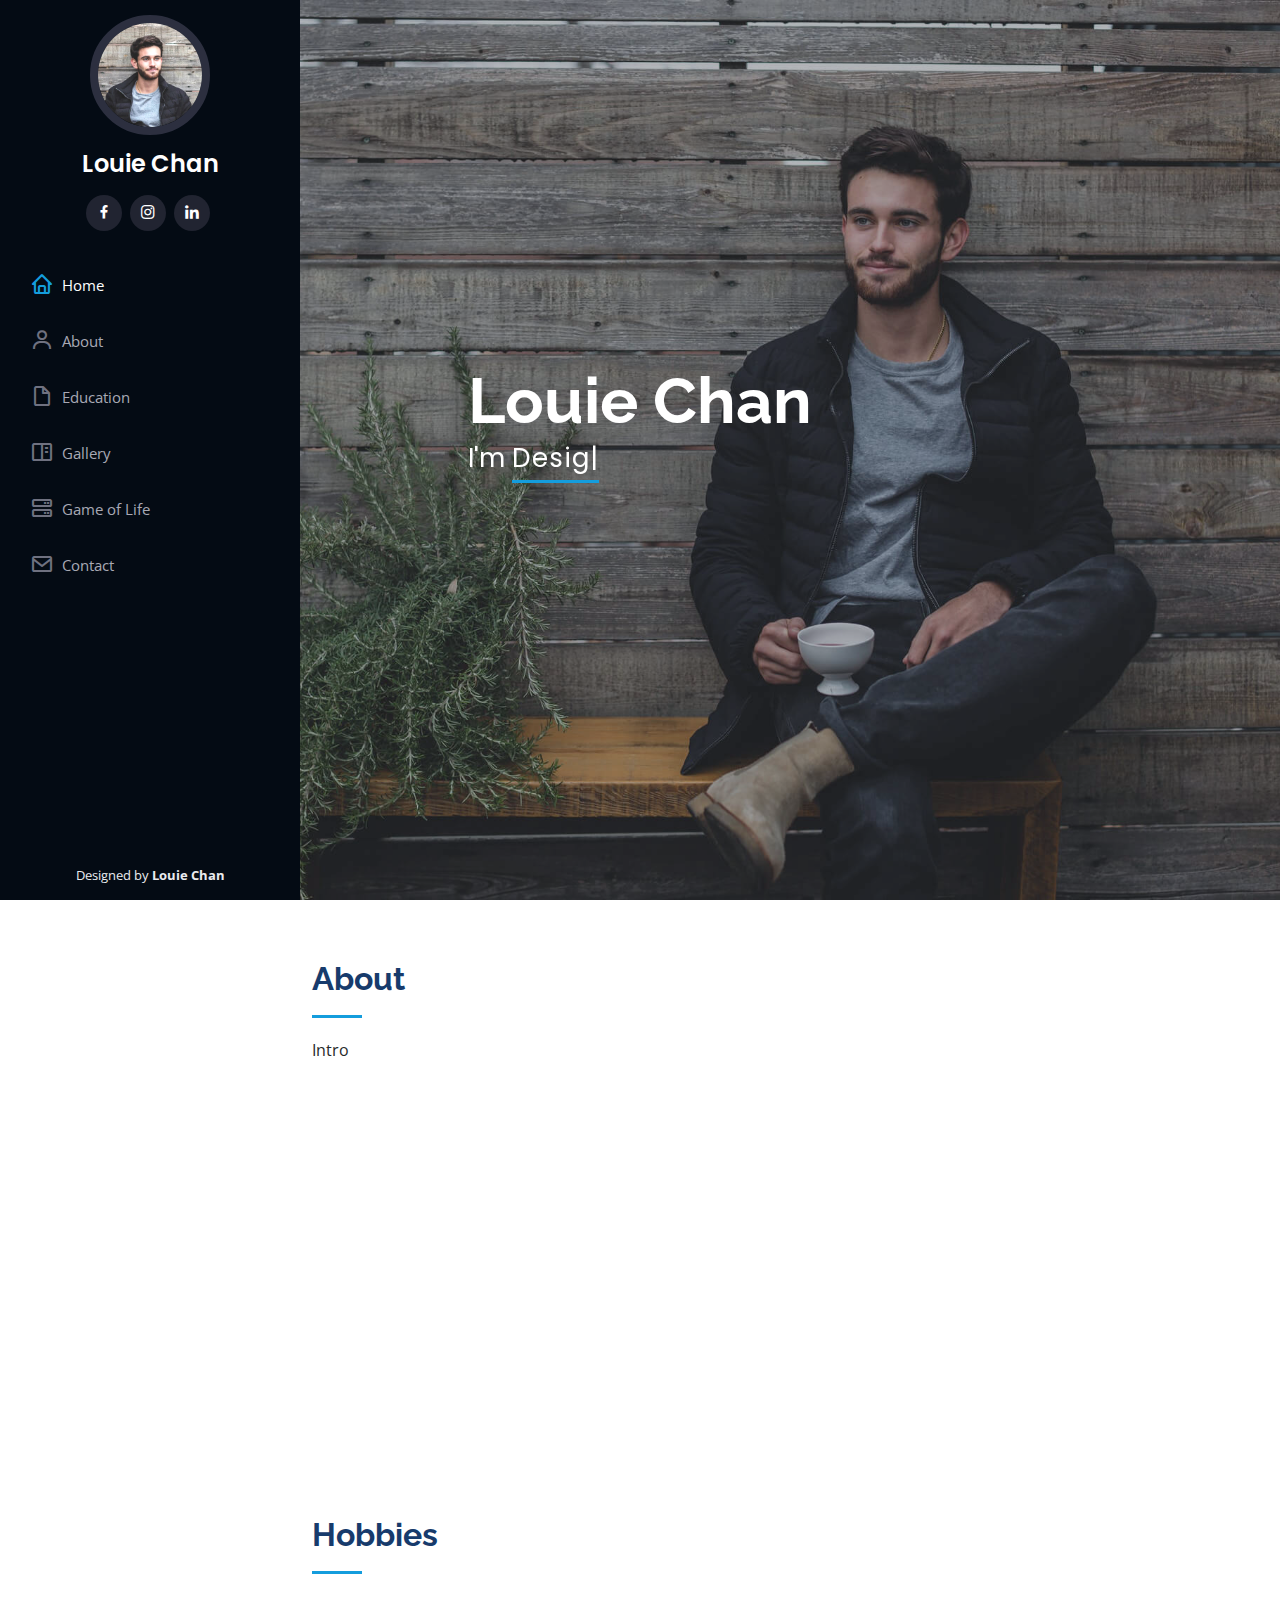
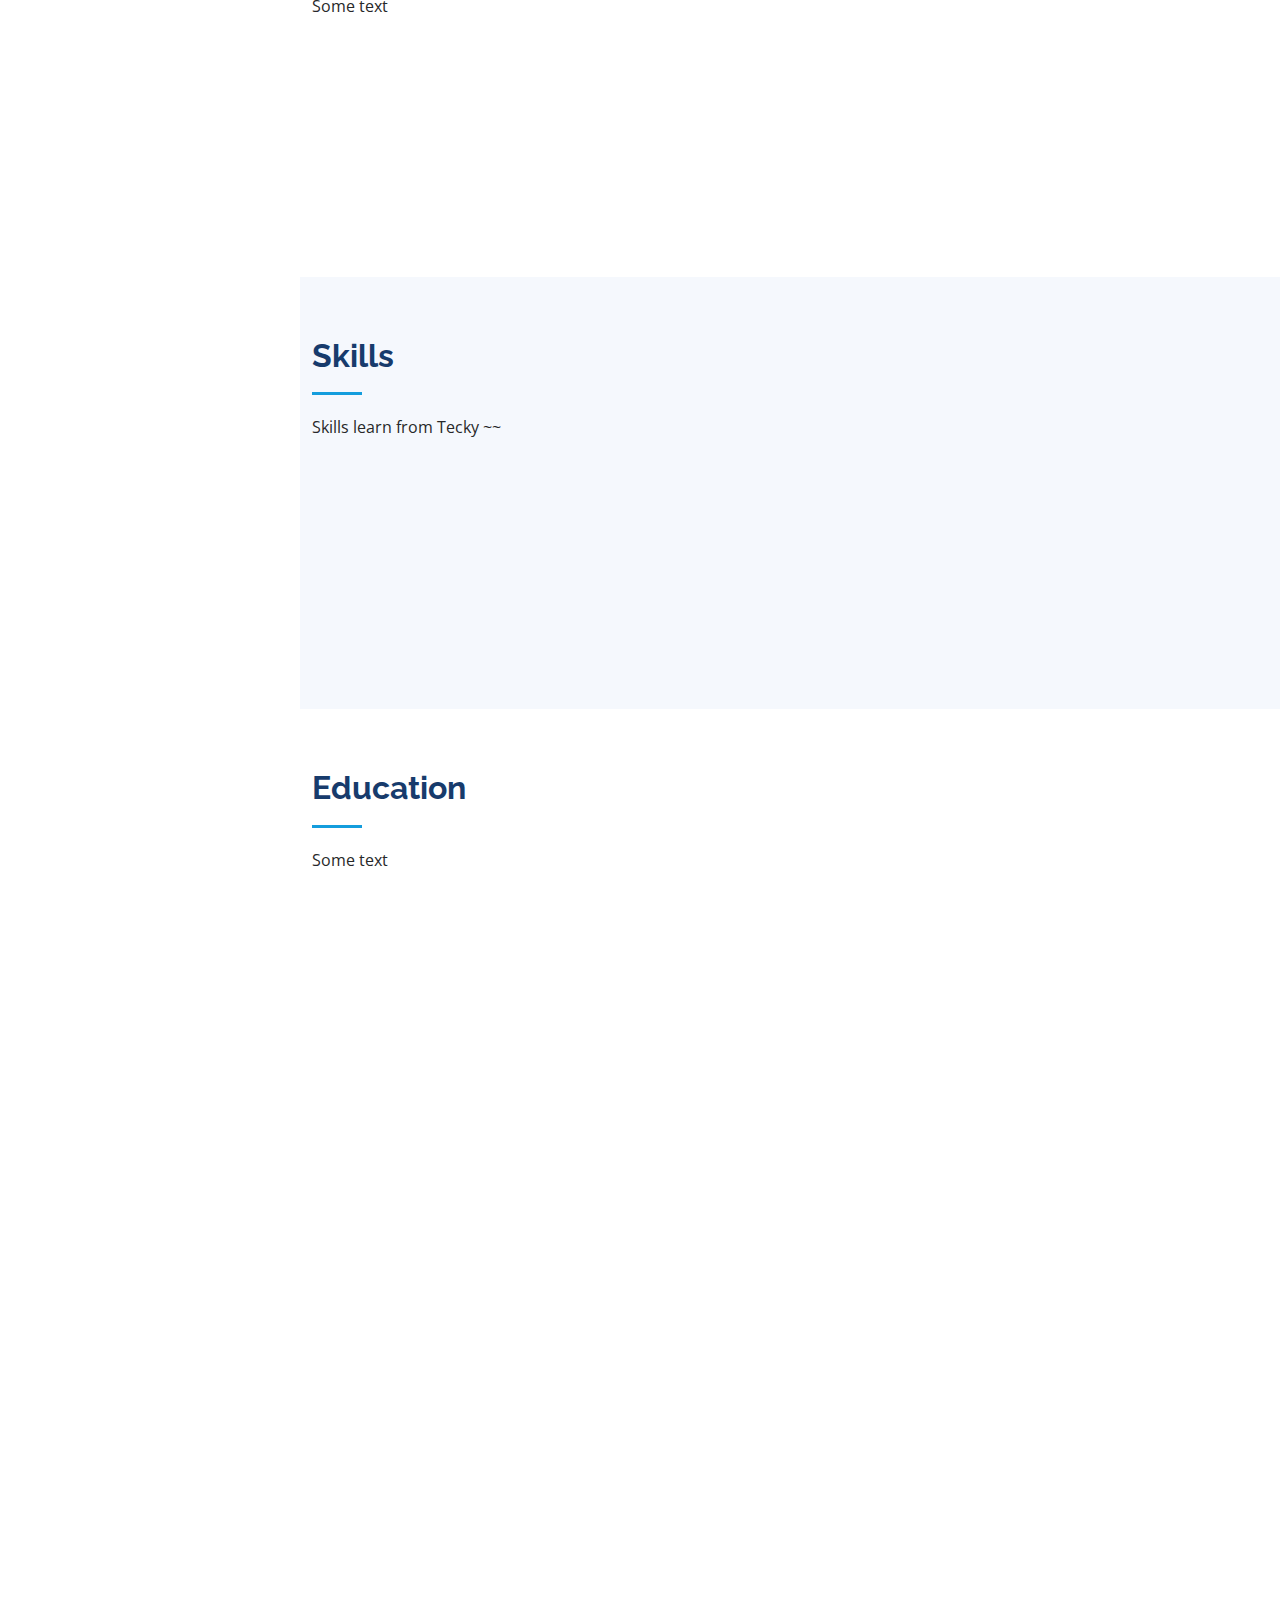
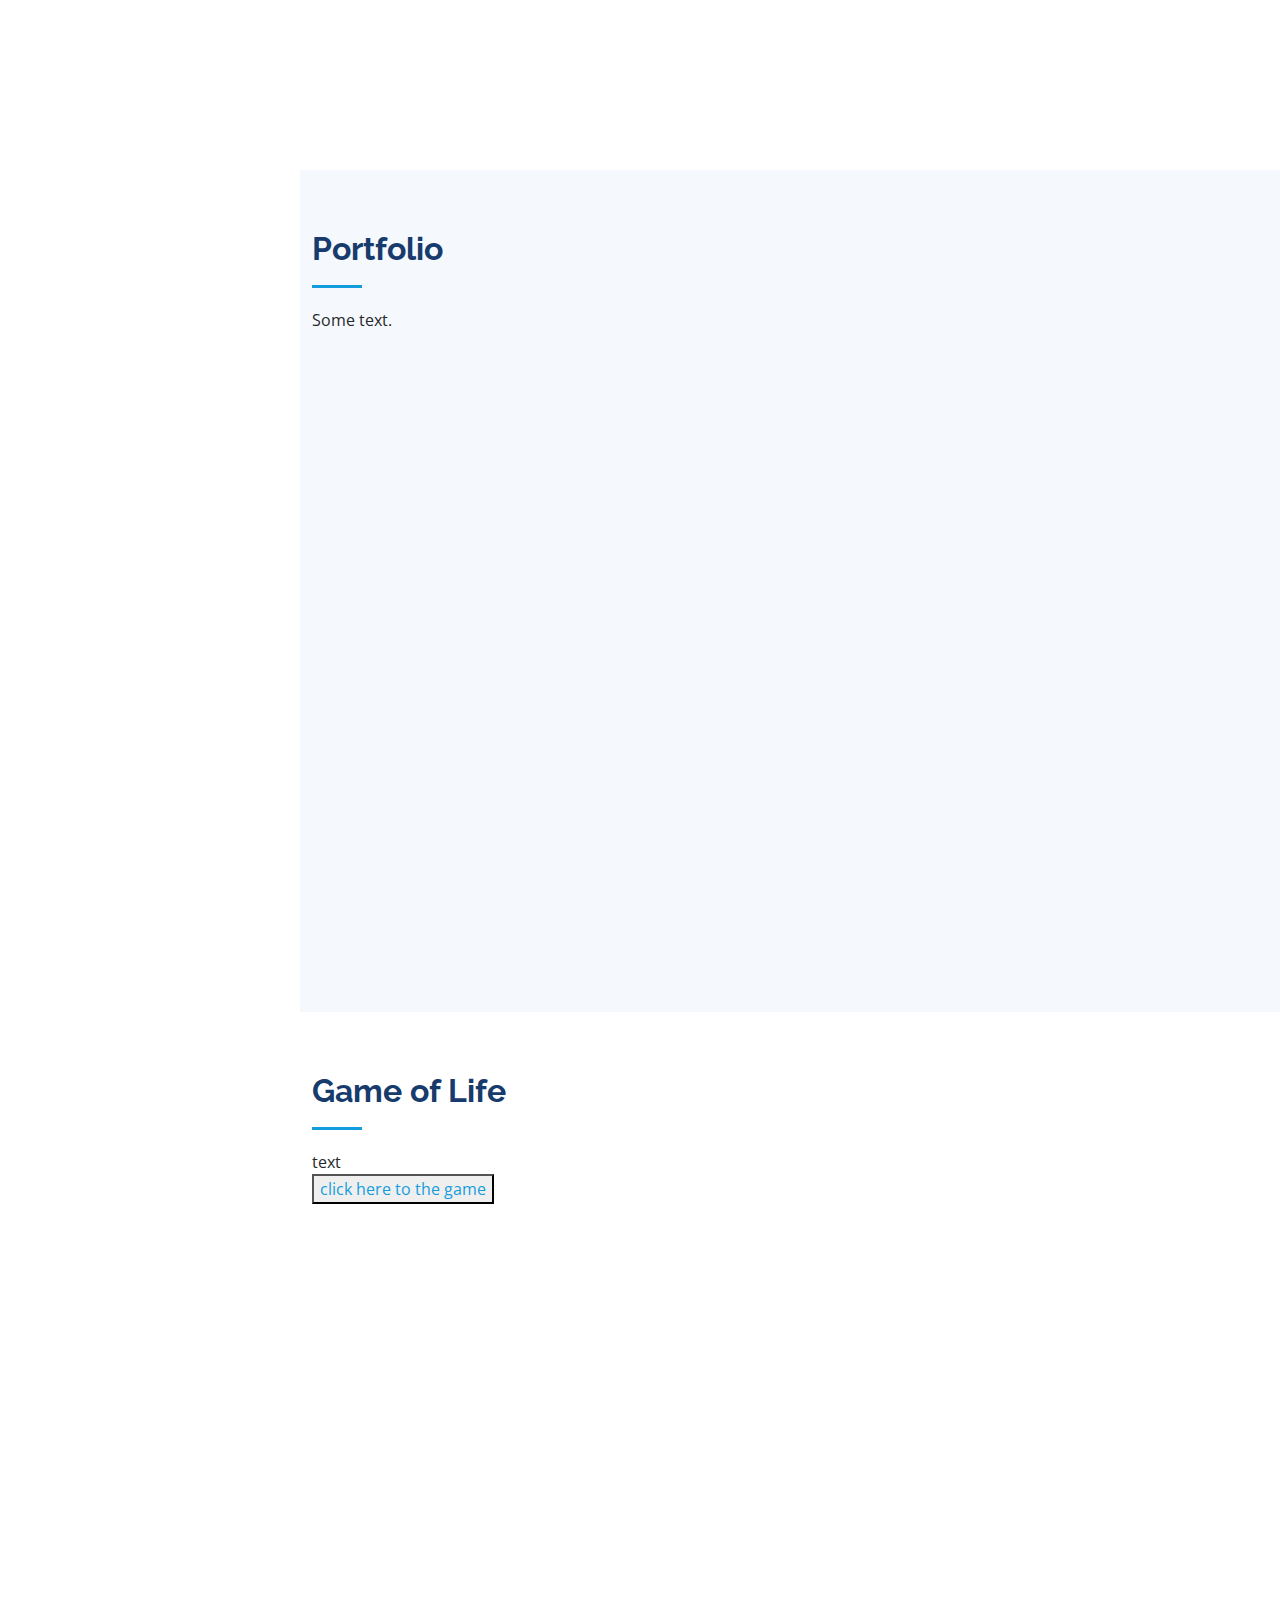
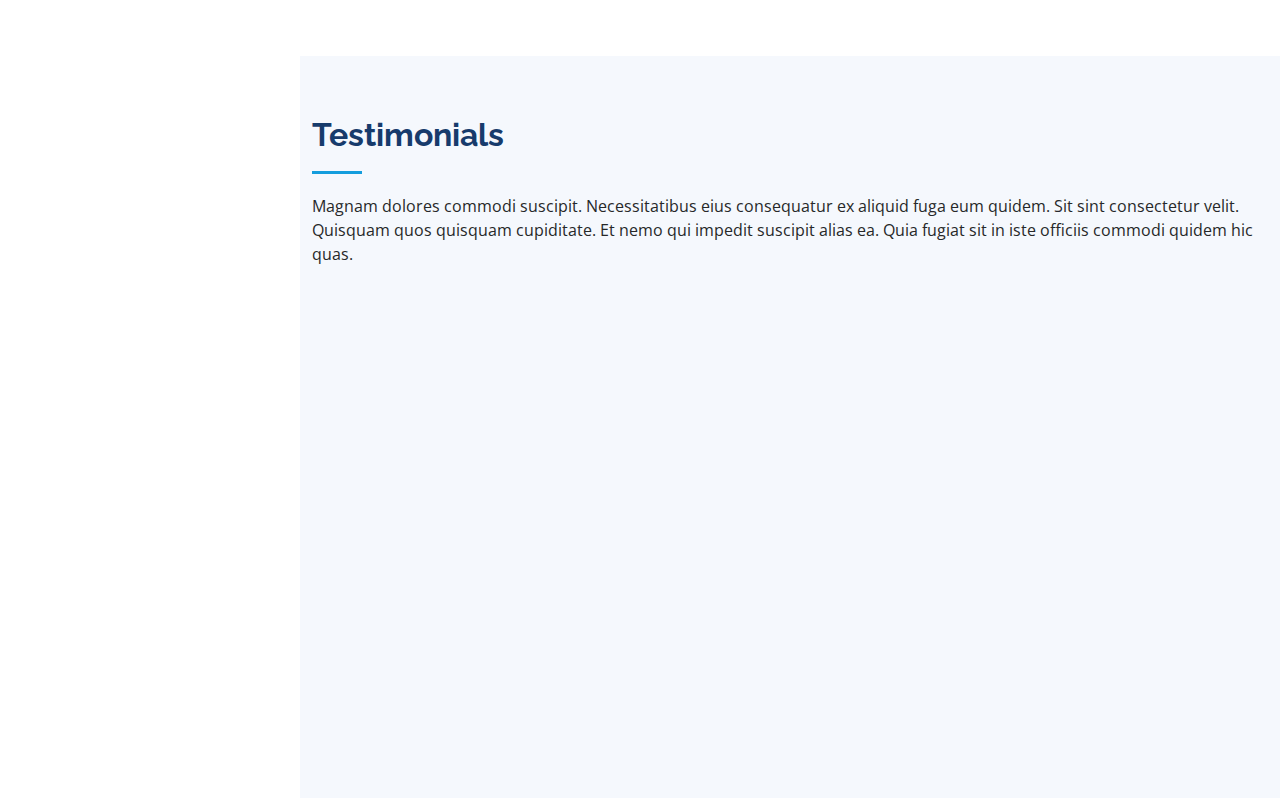
==== index.html @ 72dee306 "all done" ====
<!DOCTYPE html>
<html lang="en">

<head>
  <meta charset="utf-8">
  <meta content="width=device-width, initial-scale=1.0" name="viewport">

  <title>Louie's introduction</title>
  <meta content="" name="description">
  <meta content="" name="keywords">

  <!-- Favicons -->
  <link href="assets/img/favicon.png" rel="icon">
  <link href="assets/img/apple-touch-icon.png" rel="apple-touch-icon">

  <!-- Google Fonts -->
  <link
    href="https://fonts.googleapis.com/css?family=Open+Sans:300,300i,400,400i,600,600i,700,700i|Raleway:300,300i,400,400i,500,500i,600,600i,700,700i|Poppins:300,300i,400,400i,500,500i,600,600i,700,700i"
    rel="stylesheet">

  <!-- Vendor CSS Files -->
  <link href="assets/vendor/aos/aos.css" rel="stylesheet">
  <link href="assets/vendor/bootstrap/css/bootstrap.min.css" rel="stylesheet">
  <link href="assets/vendor/bootstrap-icons/bootstrap-icons.css" rel="stylesheet">
  <link href="assets/vendor/boxicons/css/boxicons.min.css" rel="stylesheet">
  <link href="assets/vendor/glightbox/css/glightbox.min.css" rel="stylesheet">
  <link href="assets/vendor/swiper/swiper-bundle.min.css" rel="stylesheet">

  <!-- Template Main CSS File -->
  <link href="assets/css/style.css" rel="stylesheet">
  <link rel="stylesheet" href="intro.css">

  <!-- =======================================================
  * Template Name: iPortfolio - v3.8.1
  * Template URL: https://bootstrapmade.com/iportfolio-bootstrap-portfolio-websites-template/
  * Author: BootstrapMade.com
  * License: https://bootstrapmade.com/license/
  ======================================================== -->
</head>

<body>

  <!-- ======= Mobile nav toggle button ======= -->
  <i class="bi bi-list mobile-nav-toggle d-xl-none"></i>

  <!-- ======= Header ======= -->
  <header id="header">
    <div class="d-flex flex-column">

      <div class="profile">
        <img src="assets/img/profile-img.jpg" alt="" class="img-fluid rounded-circle">
        <h1 class="text-light"><a href="index.html">Louie Chan</a></h1>
        <div class="social-links mt-3 text-center">
          <a href="#" class="facebook"><i class="bx bxl-facebook"></i></a>
          <a href="#" class="instagram"><i class="bx bxl-instagram"></i></a>
          <a href="#" class="linkedin"><i class="bx bxl-linkedin"></i></a>
        </div>
      </div>

      <nav id="navbar" class="nav-menu navbar">
        <ul>
          <li><a href="#hero" class="nav-link scrollto active"><i class="bx bx-home"></i> <span>Home</span></a></li>
          <li><a href="#about" class="nav-link scrollto"><i class="bx bx-user"></i> <span>About</span></a></li>
          <li><a href="#resume" class="nav-link scrollto"><i class="bx bx-file-blank"></i> <span>Education</span></a>
          </li>
          <li><a href="#portfolio" class="nav-link scrollto"><i class="bx bx-book-content"></i> <span>Gallery</span></a>
          </li>
          <li><a href="#services" class="nav-link scrollto"><i class="bx bx-server"></i> <span>Game of Life</span></a>
          </li>
          <li><a href="#contact" class="nav-link scrollto"><i class="bx bx-envelope"></i> <span>Contact</span></a></li>
        </ul>
      </nav><!-- .nav-menu -->
    </div>
  </header><!-- End Header -->

  <!-- ======= Hero Section ======= -->
  <section id="hero" class="d-flex flex-column justify-content-center align-items-center">
    <div class="hero-container" data-aos="fade-in">
      <h1>Louie Chan</h1>
      <p>I'm <span class="typed" data-typed-items="Designer, Developer, Freelancer, Photographer"></span></p>
    </div>
  </section><!-- End Hero -->

  <main id="main">

    <!-- ======= About Section ======= -->
    <section id="about" class="about">
      <div class="container">

        <div class="section-title">
          <h2>About</h2>
          <p>Intro</p>
        </div>

        <div class="row">
          <div class="col-lg-4" data-aos="fade-right">
            <img src="assets/img/profile-img.jpg" class="img-fluid" alt="">
          </div>
          <div class="col-lg-8 pt-4 pt-lg-0 content" data-aos="fade-left">
            <h3>UI/UX Designer &amp; Web Developer.</h3>
            <p class="fst-italic">
              Lorem ipsum dolor sit amet, consectetur adipiscing elit, sed do eiusmod tempor incididunt ut labore et
              dolore
              magna aliqua.
            </p>
            <div class="row">
              <div class="col-lg-6">
                <ul>
                  <li><i class="bi bi-chevron-right"></i> <strong>Birthday:</strong> <span>31 Aug 1999</span></li>
                  <li><i class="bi bi-chevron-right"></i> <strong>Website:</strong> <span>www.example.com</span></li>
                  <li><i class="bi bi-chevron-right"></i> <strong>Phone:</strong> <span>6449 8298</span></li>
                  <li><i class="bi bi-chevron-right"></i> <strong>Country:</strong> <span>HONG KONG</span></li>
                </ul>
              </div>
              <div class="col-lg-6">
                <ul>
                  <li><i class="bi bi-chevron-right"></i> <strong>Age:</strong> <span>23</span></li>
                  <li><i class="bi bi-chevron-right"></i> <strong>University:</strong> <span>PolyU</span></li>
                  <li><i class="bi bi-chevron-right"></i> <strong>PhEmailone:</strong> <span>lokyin0831@gmail.com</span>
                  </li>
                  <li><i class="bi bi-chevron-right"></i> <strong>Freelance:</strong> <span>Available</span></li>
                </ul>
              </div>
            </div>
            <p>
              Some text.
            </p>
          </div>
        </div>

      </div>
    </section><!-- End About Section -->

    <!-- ======= Facts Section ======= -->
    <section id="facts" class="facts">
      <div class="container">

        <div class="section-title">
          <h2>Hobbies</h2>
          <p>Some text</p>
        </div>

        <div class="row no-gutters">

          <div class="col-lg-3 col-md-6 d-md-flex align-items-md-stretch" data-aos="fade-up">
            <div class="count-box">
              <i class="bi bi-emoji-smile"></i>
              <span data-purecounter-start="0" data-purecounter-end="232" data-purecounter-duration="1"
                class="purecounter"></span>
              <p><strong>Happy Clients</strong> consequuntur quae</p>
            </div>
          </div>

          <div class="col-lg-3 col-md-6 d-md-flex align-items-md-stretch" data-aos="fade-up" data-aos-delay="100">
            <div class="count-box">
              <i class="bi bi-journal-richtext"></i>
              <span data-purecounter-start="0" data-purecounter-end="521" data-purecounter-duration="1"
                class="purecounter"></span>
              <p><strong>Projects</strong> adipisci atque cum quia aut</p>
            </div>
          </div>

          <div class="col-lg-3 col-md-6 d-md-flex align-items-md-stretch" data-aos="fade-up" data-aos-delay="200">
            <div class="count-box">
              <i class="bi bi-headset"></i>
              <span data-purecounter-start="0" data-purecounter-end="1453" data-purecounter-duration="1"
                class="purecounter"></span>
              <p><strong>Hours Of Support</strong> aut commodi quaerat</p>
            </div>
          </div>

          <div class="col-lg-3 col-md-6 d-md-flex align-items-md-stretch" data-aos="fade-up" data-aos-delay="300">
            <div class="count-box">
              <i class="bi bi-people"></i>
              <span data-purecounter-start="0" data-purecounter-end="32" data-purecounter-duration="1"
                class="purecounter"></span>
              <p><strong>Hard Workers</strong> rerum asperiores dolor</p>
            </div>
          </div>

        </div>

      </div>
    </section><!-- End Facts Section -->

    <!-- ======= Skills Section ======= -->
    <section id="skills" class="skills section-bg">
      <div class="container">

        <div class="section-title">
          <h2>Skills</h2>
          <p>Skills learn from Tecky ~~</p>
        </div>

        <div class="row skills-content">

          <div data-aos="fade-up">

            <div class="progress">
              <span class="skill">HTML <i class="val">90%</i></span>
              <div class="progress-bar-wrap">
                <div class="progress-bar" role="progressbar" aria-valuenow="90" aria-valuemin="0" aria-valuemax="100">
                </div>
              </div>
            </div>

            <div class="progress">
              <span class="skill">CSS <i class="val">90%</i></span>
              <div class="progress-bar-wrap">
                <div class="progress-bar" role="progressbar" aria-valuenow="90" aria-valuemin="0" aria-valuemax="100">
                </div>
              </div>
            </div>

            <div class="progress">
              <span class="skill">JavaScript <i class="val">80%</i></span>
              <div class="progress-bar-wrap">
                <div class="progress-bar" role="progressbar" aria-valuenow="80" aria-valuemin="0" aria-valuemax="100">
                </div>
              </div>
            </div>

          </div>

          <!-- <div class="col-lg-6" data-aos="fade-up" data-aos-delay="100">

            <div class="progress">
              <span class="skill">PHP <i class="val">80%</i></span>
              <div class="progress-bar-wrap">
                <div class="progress-bar" role="progressbar" aria-valuenow="80" aria-valuemin="0" aria-valuemax="100"></div>
              </div>
            </div>

            <div class="progress">
              <span class="skill">WordPress/CMS <i class="val">90%</i></span>
              <div class="progress-bar-wrap">
                <div class="progress-bar" role="progressbar" aria-valuenow="90" aria-valuemin="0" aria-valuemax="100"></div>
              </div>
            </div>

            <div class="progress">
              <span class="skill">Photoshop <i class="val">55%</i></span>
              <div class="progress-bar-wrap">
                <div class="progress-bar" role="progressbar" aria-valuenow="55" aria-valuemin="0" aria-valuemax="100"></div>
              </div>
            </div>

          </div> -->

        </div>

      </div>
    </section><!-- End Skills Section -->

    <!-- ======= Resume Section ======= -->
    <section id="resume" class="resume">
      <div class="container">

        <div class="section-title">
          <h2>Education</h2>
          <p>Some text</p>
        </div>

        <div class="row">
          <div class="col-lg-12" data-aos="fade-up">
            <h3 class="resume-title">Education</h3>
            <div class="resume-item">
              <h4>Master of Fine Arts &amp; Graphic Design</h4>
              <h5>2015 - 2016</h5>
              <p><em>Rochester Institute of Technology, Rochester, NY</em></p>
              <p>Qui deserunt veniam. Et sed aliquam labore tempore sed quisquam iusto autem sit. Ea vero voluptatum qui
                ut dignissimos deleniti nerada porti sand markend</p>
            </div>
            <div class="resume-item">
              <h4>Bachelor of Fine Arts &amp; Graphic Design</h4>
              <h5>2010 - 2014</h5>
              <p><em>Rochester Institute of Technology, Rochester, NY</em></p>
              <p>Quia nobis sequi est occaecati aut. Repudiandae et iusto quae reiciendis et quis Eius vel ratione eius
                unde vitae rerum voluptates asperiores voluptatem Earum molestiae consequatur neque etlon sader mart
                dila</p>
            </div>
            <div class="col-lg-12" data-aos="fade-up">
              <div class="resume-item">
                <h4>Master of Fine Arts &amp; Graphic Design</h4>
                <h5>2015 - 2016</h5>
                <p><em>Rochester Institute of Technology, Rochester, NY</em></p>
                <p>Qui deserunt veniam. Et sed aliquam labore tempore sed quisquam iusto autem sit. Ea vero voluptatum qui
                  ut dignissimos deleniti nerada porti sand markend</p>
              </div>
              <div class="resume-item">
                <h4>Bachelor of Fine Arts &amp; Graphic Design</h4>
                <h5>2010 - 2014</h5>
                <p><em>Rochester Institute of Technology, Rochester, NY</em></p>
                <p>Quia nobis sequi est occaecati aut. Repudiandae et iusto quae reiciendis et quis Eius vel ratione eius
                  unde vitae rerum voluptates asperiores voluptatem Earum molestiae consequatur neque etlon sader mart
                  dila</p>
              </div>
          </div>
        </div>
      </div>
    </section><!-- End Resume Section -->

    <!-- ======= Portfolio Section ======= -->
    <section id="portfolio" class="portfolio section-bg">
      <div class="container">

        <div class="section-title">
          <h2>Portfolio</h2>
          <p>Some text.</p>
        </div>

        <div class="row" data-aos="fade-up">
          <div class="col-lg-12 d-flex justify-content-center">
            <ul id="portfolio-flters">
              <!-- <li data-filter="*" class="filter-active">All</li> -->
              <li data-filter=".filter-2017">2017</li>
              <li data-filter=".filter-2018">2018</li>
              <li data-filter=".filter-2019">2019</li>
              <li data-filter=".filter-2020">2020</li>
              <li data-filter=".filter-2021">2021</li>
              <li data-filter=".filter-NOW">NOW</li>
            </ul>
          </div>
        </div>

        <div class="row portfolio-container" data-aos="fade-up" data-aos-delay="100">

          <div class="col-lg-4 col-md-6 portfolio-item filter-app">
            <div>
              <img src="assets/img/portfolio/portfolio-1.jpg" class="img-fluid" alt="">
            </div>
          </div>

          <div class="col-lg-4 col-md-6 portfolio-item filter-card">
            <div>
              <img src="assets/img/portfolio/portfolio-1.jpg" class="img-fluid" alt="">
            </div>
          </div>

          <div class="col-lg-4 col-md-6 portfolio-item filter-app">
            <div>
              <img src="assets/img/portfolio/portfolio-1.jpg" class="img-fluid" alt="">
            </div>
          </div>

          <div class="col-lg-4 col-md-6 portfolio-item filter-app">
            <div>
              <img src="assets/img/portfolio/portfolio-1.jpg" class="img-fluid" alt="">
            </div>
          </div>
        </div>

      </div>
    </section><!-- End Portfolio Section -->

    <!-- ======= Services Section ======= -->
    <section id="services" class="services">
      <div class="container">

        <div class="section-title">
          <h2>Game of Life</h2>
          <p>text</p>
          <button><a href="./pj.html">click here to the game</a></button>
        </div>

        <div class="row">
          <div class="col-lg-4 col-md-6 icon-box" data-aos="fade-up">
            <div class="icon"><i class="bi bi-briefcase"></i></div>
            <h4 class="title"><a href="">Lorem Ipsum</a></h4>
            <p class="description">Voluptatum deleniti atque corrupti quos dolores et quas molestias excepturi sint
              occaecati cupiditate non provident</p>
          </div>
          <div class="col-lg-4 col-md-6 icon-box" data-aos="fade-up" data-aos-delay="100">
            <div class="icon"><i class="bi bi-card-checklist"></i></div>
            <h4 class="title"><a href="">Dolor Sitema</a></h4>
            <p class="description">Minim veniam, quis nostrud exercitation ullamco laboris nisi ut aliquip ex ea commodo
              consequat tarad limino ata</p>
          </div>
          <div class="col-lg-4 col-md-6 icon-box" data-aos="fade-up" data-aos-delay="200">
            <div class="icon"><i class="bi bi-bar-chart"></i></div>
            <h4 class="title"><a href="">Sed ut perspiciatis</a></h4>
            <p class="description">Duis aute irure dolor in reprehenderit in voluptate velit esse cillum dolore eu
              fugiat nulla pariatur</p>
          </div>
          <div class="col-lg-4 col-md-6 icon-box" data-aos="fade-up" data-aos-delay="300">
            <div class="icon"><i class="bi bi-binoculars"></i></div>
            <h4 class="title"><a href="">Magni Dolores</a></h4>
            <p class="description">Excepteur sint occaecat cupidatat non proident, sunt in culpa qui officia deserunt
              mollit anim id est laborum</p>
          </div>
          <div class="col-lg-4 col-md-6 icon-box" data-aos="fade-up" data-aos-delay="400">
            <div class="icon"><i class="bi bi-brightness-high"></i></div>
            <h4 class="title"><a href="">Nemo Enim</a></h4>
            <p class="description">At vero eos et accusamus et iusto odio dignissimos ducimus qui blanditiis praesentium
              voluptatum deleniti atque</p>
          </div>
          <div class="col-lg-4 col-md-6 icon-box" data-aos="fade-up" data-aos-delay="500">
            <div class="icon"><i class="bi bi-calendar4-week"></i></div>
            <h4 class="title"><a href="">Eiusmod Tempor</a></h4>
            <p class="description">Et harum quidem rerum facilis est et expedita distinctio. Nam libero tempore, cum
              soluta nobis est eligendi</p>
          </div>
        </div>

      </div>
    </section><!-- End Services Section -->

    <!-- ======= Testimonials Section ======= -->
    <section id="testimonials" class="testimonials section-bg">
      <div class="container">

        <div class="section-title">
          <h2>Testimonials</h2>
          <p>Magnam dolores commodi suscipit. Necessitatibus eius consequatur ex aliquid fuga eum quidem. Sit sint
            consectetur velit. Quisquam quos quisquam cupiditate. Et nemo qui impedit suscipit alias ea. Quia fugiat sit
            in iste officiis commodi quidem hic quas.</p>
        </div>

        <div class="testimonials-slider swiper" data-aos="fade-up" data-aos-delay="100">
          <div class="swiper-wrapper">

            <div class="swiper-slide">
              <div class="testimonial-item" data-aos="fade-up">
                <p>
                  <i class="bx bxs-quote-alt-left quote-icon-left"></i>
                  Proin iaculis purus consequat sem cure digni ssim donec porttitora entum suscipit rhoncus. Accusantium
                  quam, ultricies eget id, aliquam eget nibh et. Maecen aliquam, risus at semper.
                  <i class="bx bxs-quote-alt-right quote-icon-right"></i>
                </p>
                <img src="assets/img/testimonials/testimonials-1.jpg" class="testimonial-img" alt="">
                <h3>Saul Goodman</h3>
                <h4>Ceo &amp; Founder</h4>
              </div>
            </div><!-- End testimonial item -->

            <div class="swiper-slide">
              <div class="testimonial-item" data-aos="fade-up" data-aos-delay="100">
                <p>
                  <i class="bx bxs-quote-alt-left quote-icon-left"></i>
                  Export tempor illum tamen malis malis eram quae irure esse labore quem cillum quid cillum eram malis
                  quorum velit fore eram velit sunt aliqua noster fugiat irure amet legam anim culpa.
                  <i class="bx bxs-quote-alt-right quote-icon-right"></i>
                </p>
                <img src="assets/img/testimonials/testimonials-2.jpg" class="testimonial-img" alt="">
                <h3>Sara Wilsson</h3>
                <h4>Designer</h4>
              </div>
            </div><!-- End testimonial item -->

            <div class="swiper-slide">
              <div class="testimonial-item" data-aos="fade-up" data-aos-delay="200">
                <p>
                  <i class="bx bxs-quote-alt-left quote-icon-left"></i>
                  Enim nisi quem export duis labore cillum quae magna enim sint quorum nulla quem veniam duis minim
                  tempor labore quem eram duis noster aute amet eram fore quis sint minim.
                  <i class="bx bxs-quote-alt-right quote-icon-right"></i>
                </p>
                <img src="assets/img/testimonials/testimonials-3.jpg" class="testimonial-img" alt="">
                <h3>Jena Karlis</h3>
                <h4>Store Owner</h4>
              </div>
            </div><!-- End testimonial item -->

            <div class="swiper-slide">
              <div class="testimonial-item" data-aos="fade-up" data-aos-delay="300">
                <p>
                  <i class="bx bxs-quote-alt-left quote-icon-left"></i>
                  Fugiat enim eram quae cillum dolore dolor amet nulla culpa multos export minim fugiat minim velit
                  minim dolor enim duis veniam ipsum anim magna sunt elit fore quem dolore labore illum veniam.
                  <i class="bx bxs-quote-alt-right quote-icon-right"></i>
                </p>
                <img src="assets/img/testimonials/testimonials-4.jpg" class="testimonial-img" alt="">
                <h3>Matt Brandon</h3>
                <h4>Freelancer</h4>
              </div>
            </div><!-- End testimonial item -->

            <div class="swiper-slide">
              <div class="testimonial-item" data-aos="fade-up" data-aos-delay="400">
                <p>
                  <i class="bx bxs-quote-alt-left quote-icon-left"></i>
                  Quis quorum aliqua sint quem legam fore sunt eram irure aliqua veniam tempor noster veniam enim culpa
                  labore duis sunt culpa nulla illum cillum fugiat legam esse veniam culpa fore nisi cillum quid.
                  <i class="bx bxs-quote-alt-right quote-icon-right"></i>
                </p>
                <img src="assets/img/testimonials/testimonials-5.jpg" class="testimonial-img" alt="">
                <h3>John Larson</h3>
                <h4>Entrepreneur</h4>
              </div>
            </div><!-- End testimonial item -->

          </div>
          <div class="swiper-pagination"></div>
        </div>

      </div>
    </section><!-- End Testimonials Section -->

    

  </main><!-- End #main -->

  <!-- ======= Footer ======= -->
  <footer id="footer">
    <div class="container">
      <!-- <div class="copyright">
        &copy; Copyright <strong><span>iPortfolio</span></strong>
      </div> -->
      <div class="credits">
        <!-- All the links in the footer should remain intact. -->
        <!-- You can delete the links only if you purchased the pro version. -->
        <!-- Licensing information: https://bootstrapmade.com/license/ -->
        <!-- Purchase the pro version with working PHP/AJAX contact form: https://bootstrapmade.com/iportfolio-bootstrap-portfolio-websites-template/ -->
        Designed by <strong>Louie Chan</strong></a>
      </div>
    </div>
  </footer><!-- End  Footer -->

  <a href="#" class="back-to-top d-flex align-items-center justify-content-center"><i
      class="bi bi-arrow-up-short"></i></a>

  <!-- Vendor JS Files -->
  <script src="assets/vendor/purecounter/purecounter_vanilla.js"></script>
  <script src="assets/vendor/aos/aos.js"></script>
  <script src="assets/vendor/bootstrap/js/bootstrap.bundle.min.js"></script>
  <script src="assets/vendor/glightbox/js/glightbox.min.js"></script>
  <script src="assets/vendor/isotope-layout/isotope.pkgd.min.js"></script>
  <script src="assets/vendor/swiper/swiper-bundle.min.js"></script>
  <script src="assets/vendor/typed.js/typed.min.js"></script>
  <script src="assets/vendor/waypoints/noframework.waypoints.js"></script>
  <script src="assets/vendor/php-email-form/validate.js"></script>

  <!-- Template Main JS File -->
  <script src="assets/js/main.js"></script>

</body>

</html>
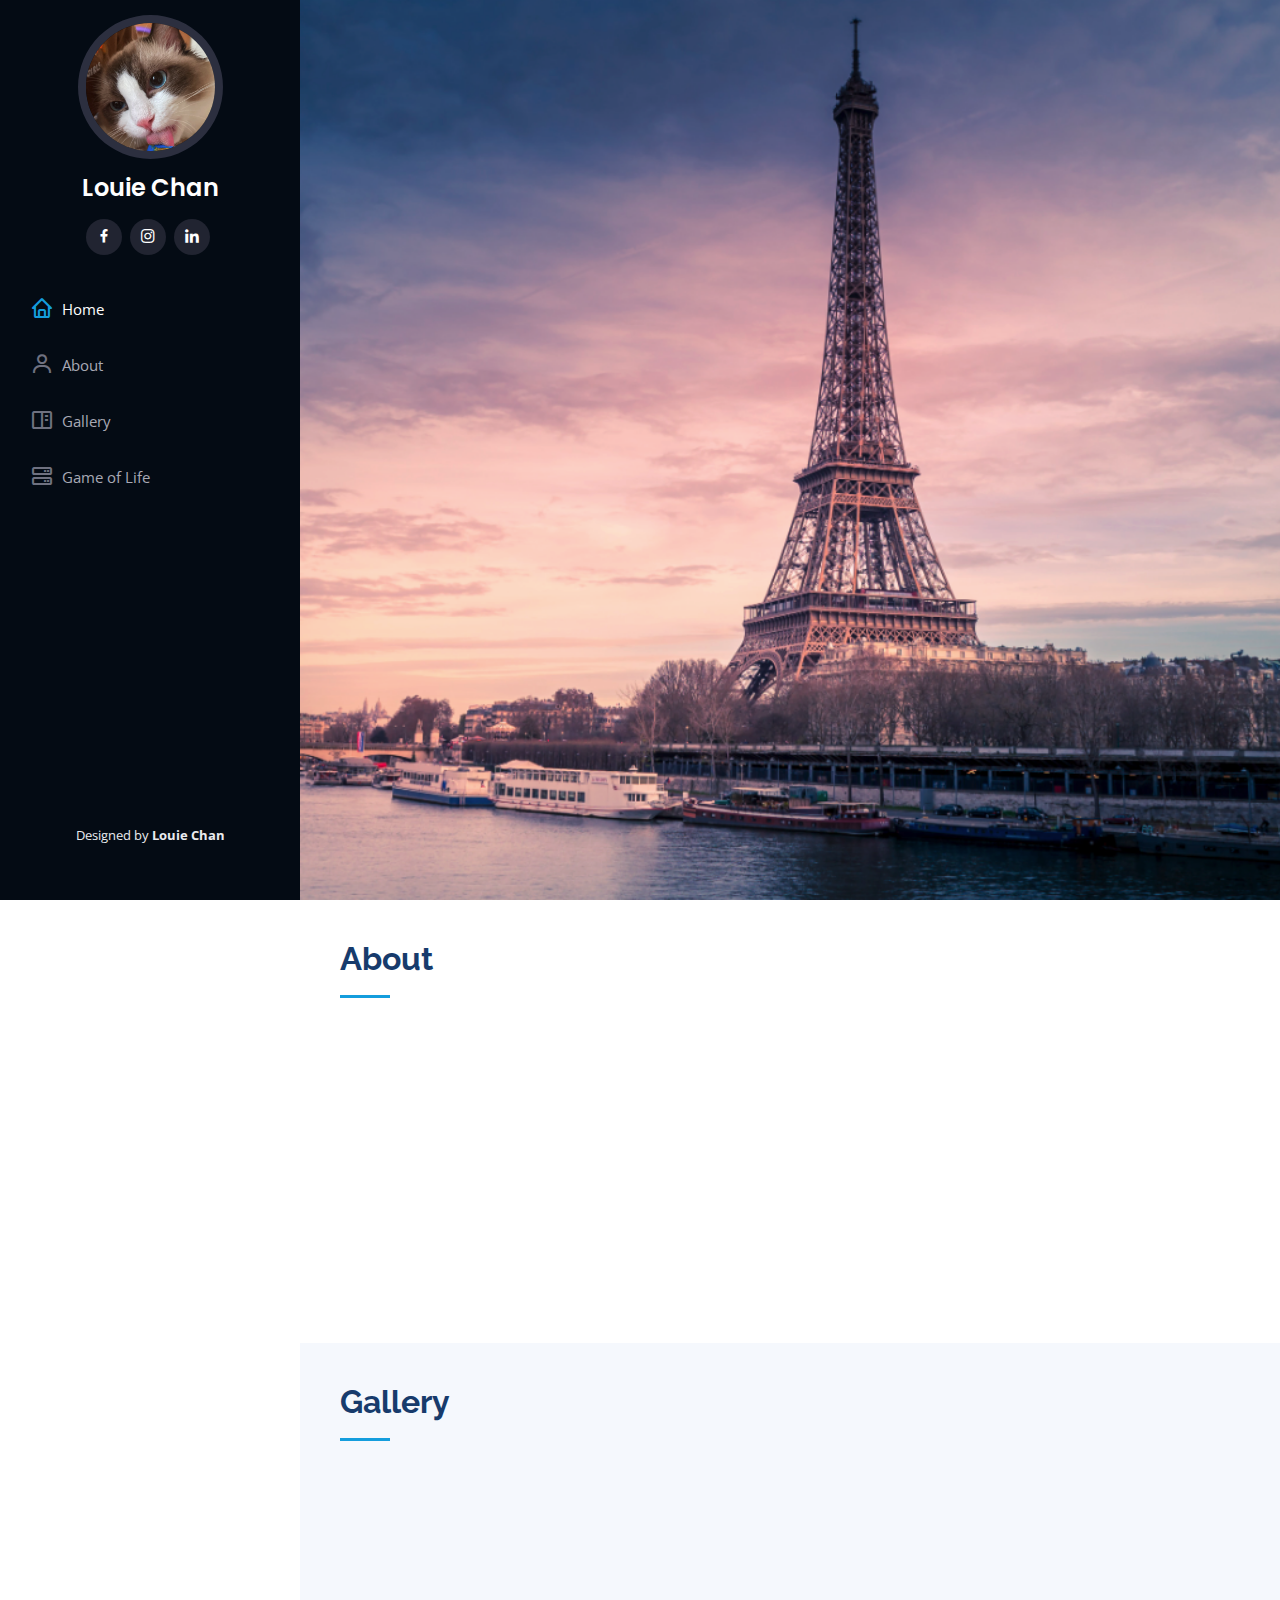
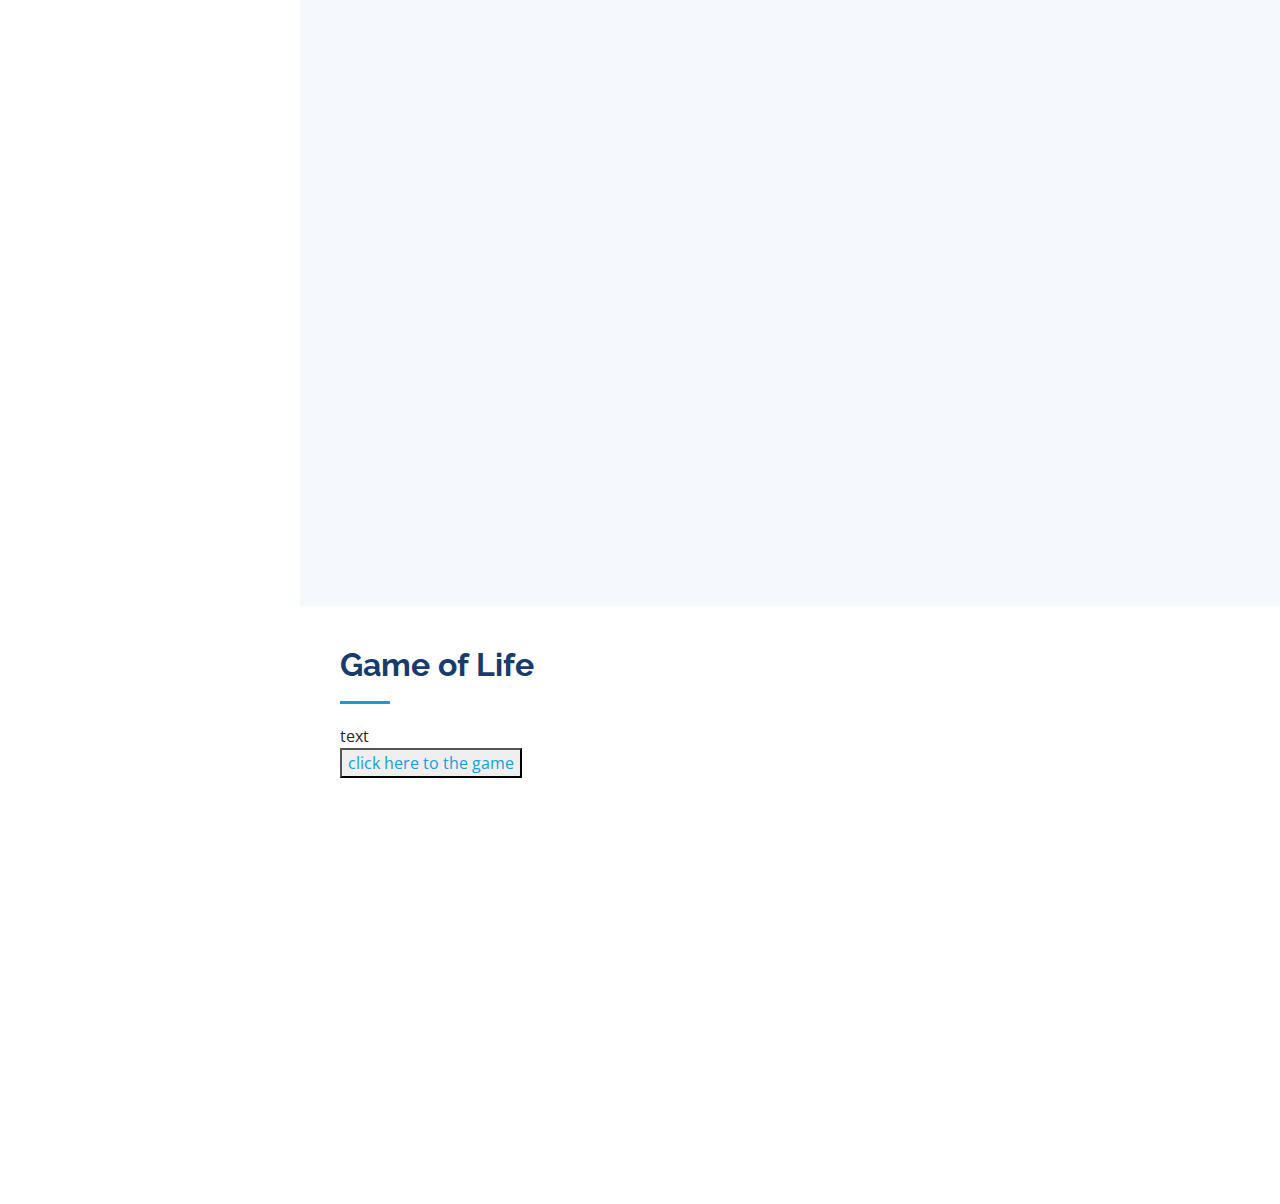
==== commit 2fd50c1b: "meet all requirement" ====
--- a/index.html
+++ b/index.html
@@ -4,29 +4,20 @@
 <head>
   <meta charset="utf-8">
   <meta content="width=device-width, initial-scale=1.0" name="viewport">
-
   <title>Louie's introduction</title>
   <meta content="" name="description">
   <meta content="" name="keywords">
-
-  <!-- Favicons -->
   <link href="assets/img/favicon.png" rel="icon">
   <link href="assets/img/apple-touch-icon.png" rel="apple-touch-icon">
-
-  <!-- Google Fonts -->
   <link
     href="https://fonts.googleapis.com/css?family=Open+Sans:300,300i,400,400i,600,600i,700,700i|Raleway:300,300i,400,400i,500,500i,600,600i,700,700i|Poppins:300,300i,400,400i,500,500i,600,600i,700,700i"
     rel="stylesheet">
-
-  <!-- Vendor CSS Files -->
   <link href="assets/vendor/aos/aos.css" rel="stylesheet">
   <link href="assets/vendor/bootstrap/css/bootstrap.min.css" rel="stylesheet">
   <link href="assets/vendor/bootstrap-icons/bootstrap-icons.css" rel="stylesheet">
   <link href="assets/vendor/boxicons/css/boxicons.min.css" rel="stylesheet">
   <link href="assets/vendor/glightbox/css/glightbox.min.css" rel="stylesheet">
   <link href="assets/vendor/swiper/swiper-bundle.min.css" rel="stylesheet">
-
-  <!-- Template Main CSS File -->
   <link href="assets/css/style.css" rel="stylesheet">
   <link rel="stylesheet" href="intro.css">
 
@@ -48,12 +39,15 @@
     <div class="d-flex flex-column">
 
       <div class="profile">
-        <img src="assets/img/profile-img.jpg" alt="" class="img-fluid rounded-circle">
+        <img src="./assets/img/hunny.png" alt="" class="img-fluid rounded-circle">
         <h1 class="text-light"><a href="index.html">Louie Chan</a></h1>
         <div class="social-links mt-3 text-center">
-          <a href="#" class="facebook"><i class="bx bxl-facebook"></i></a>
-          <a href="#" class="instagram"><i class="bx bxl-instagram"></i></a>
-          <a href="#" class="linkedin"><i class="bx bxl-linkedin"></i></a>
+          <a href="https://www.facebook.com/profile.php?id=1809717882" class="facebook"><i
+              class="bx bxl-facebook"></i></a>
+          <a href="https://instagram.com/lokyinchan__?igshid=YmMyMTA2M2Y=" class="instagram"><i
+              class="bx bxl-instagram"></i></a>
+          <a href="https://www.linkedin.com/in/lok-yin-chan-7812551a7/" class="linkedin"><i
+              class="bx bxl-linkedin"></i></a>
         </div>
       </div>
 
@@ -61,25 +55,21 @@
         <ul>
           <li><a href="#hero" class="nav-link scrollto active"><i class="bx bx-home"></i> <span>Home</span></a></li>
           <li><a href="#about" class="nav-link scrollto"><i class="bx bx-user"></i> <span>About</span></a></li>
-          <li><a href="#resume" class="nav-link scrollto"><i class="bx bx-file-blank"></i> <span>Education</span></a>
-          </li>
           <li><a href="#portfolio" class="nav-link scrollto"><i class="bx bx-book-content"></i> <span>Gallery</span></a>
           </li>
           <li><a href="#services" class="nav-link scrollto"><i class="bx bx-server"></i> <span>Game of Life</span></a>
           </li>
-          <li><a href="#contact" class="nav-link scrollto"><i class="bx bx-envelope"></i> <span>Contact</span></a></li>
         </ul>
       </nav><!-- .nav-menu -->
     </div>
   </header><!-- End Header -->
 
   <!-- ======= Hero Section ======= -->
-  <section id="hero" class="d-flex flex-column justify-content-center align-items-center">
-    <div class="hero-container" data-aos="fade-in">
-      <h1>Louie Chan</h1>
-      <p>I'm <span class="typed" data-typed-items="Designer, Developer, Freelancer, Photographer"></span></p>
-    </div>
-  </section><!-- End Hero -->
+  <section class="d-flex flex-column justify-content-center align-items-center">
+    <img class="tower" src="./assets/img/newTower.png" alt="the-tower">
+  </section>
+
+  <!-- End Hero -->
 
   <main id="main">
 
@@ -89,224 +79,44 @@
 
         <div class="section-title">
           <h2>About</h2>
-          <p>Intro</p>
         </div>
 
         <div class="row">
           <div class="col-lg-4" data-aos="fade-right">
-            <img src="assets/img/profile-img.jpg" class="img-fluid" alt="">
+            <img src="./assets/img/me.png" class="me img-fluid" alt="">
           </div>
           <div class="col-lg-8 pt-4 pt-lg-0 content" data-aos="fade-left">
-            <h3>UI/UX Designer &amp; Web Developer.</h3>
-            <p class="fst-italic">
-              Lorem ipsum dolor sit amet, consectetur adipiscing elit, sed do eiusmod tempor incididunt ut labore et
-              dolore
-              magna aliqua.
-            </p>
+            <h3 class="hello">Hello everyone, nice to meet you all!!</h3>
             <div class="row">
               <div class="col-lg-6">
                 <ul>
-                  <li><i class="bi bi-chevron-right"></i> <strong>Birthday:</strong> <span>31 Aug 1999</span></li>
-                  <li><i class="bi bi-chevron-right"></i> <strong>Website:</strong> <span>www.example.com</span></li>
-                  <li><i class="bi bi-chevron-right"></i> <strong>Phone:</strong> <span>6449 8298</span></li>
+                  <li><i class="bi bi-chevron-right"></i> <strong>Birthday:</strong> <span>31/8</span></li>
                   <li><i class="bi bi-chevron-right"></i> <strong>Country:</strong> <span>HONG KONG</span></li>
+                  <li><i class="bi bi-chevron-right"></i> <strong>Love:</strong> <span>CATS</span></li>
+                  <li><i class="bi bi-chevron-right"></i> <strong>Hobby:</strong> <span>Travel & Music</span></li>
                 </ul>
               </div>
               <div class="col-lg-6">
                 <ul>
                   <li><i class="bi bi-chevron-right"></i> <strong>Age:</strong> <span>23</span></li>
                   <li><i class="bi bi-chevron-right"></i> <strong>University:</strong> <span>PolyU</span></li>
-                  <li><i class="bi bi-chevron-right"></i> <strong>PhEmailone:</strong> <span>lokyin0831@gmail.com</span>
-                  </li>
-                  <li><i class="bi bi-chevron-right"></i> <strong>Freelance:</strong> <span>Available</span></li>
+                  <li><i class="bi bi-chevron-right"></i> <strong>Major:</strong> <span>Aviation & Logistics</span></li>
+                  <li><i class="bi bi-chevron-right"></i> <strong>Skills:</strong> <span>Eat & Sleep</span></li>
                 </ul>
               </div>
             </div>
-            <p>
-              Some text.
-            </p>
           </div>
         </div>
 
       </div>
     </section><!-- End About Section -->
-
-    <!-- ======= Facts Section ======= -->
-    <section id="facts" class="facts">
-      <div class="container">
-
-        <div class="section-title">
-          <h2>Hobbies</h2>
-          <p>Some text</p>
-        </div>
-
-        <div class="row no-gutters">
-
-          <div class="col-lg-3 col-md-6 d-md-flex align-items-md-stretch" data-aos="fade-up">
-            <div class="count-box">
-              <i class="bi bi-emoji-smile"></i>
-              <span data-purecounter-start="0" data-purecounter-end="232" data-purecounter-duration="1"
-                class="purecounter"></span>
-              <p><strong>Happy Clients</strong> consequuntur quae</p>
-            </div>
-          </div>
-
-          <div class="col-lg-3 col-md-6 d-md-flex align-items-md-stretch" data-aos="fade-up" data-aos-delay="100">
-            <div class="count-box">
-              <i class="bi bi-journal-richtext"></i>
-              <span data-purecounter-start="0" data-purecounter-end="521" data-purecounter-duration="1"
-                class="purecounter"></span>
-              <p><strong>Projects</strong> adipisci atque cum quia aut</p>
-            </div>
-          </div>
-
-          <div class="col-lg-3 col-md-6 d-md-flex align-items-md-stretch" data-aos="fade-up" data-aos-delay="200">
-            <div class="count-box">
-              <i class="bi bi-headset"></i>
-              <span data-purecounter-start="0" data-purecounter-end="1453" data-purecounter-duration="1"
-                class="purecounter"></span>
-              <p><strong>Hours Of Support</strong> aut commodi quaerat</p>
-            </div>
-          </div>
-
-          <div class="col-lg-3 col-md-6 d-md-flex align-items-md-stretch" data-aos="fade-up" data-aos-delay="300">
-            <div class="count-box">
-              <i class="bi bi-people"></i>
-              <span data-purecounter-start="0" data-purecounter-end="32" data-purecounter-duration="1"
-                class="purecounter"></span>
-              <p><strong>Hard Workers</strong> rerum asperiores dolor</p>
-            </div>
-          </div>
-
-        </div>
-
-      </div>
-    </section><!-- End Facts Section -->
-
-    <!-- ======= Skills Section ======= -->
-    <section id="skills" class="skills section-bg">
-      <div class="container">
-
-        <div class="section-title">
-          <h2>Skills</h2>
-          <p>Skills learn from Tecky ~~</p>
-        </div>
-
-        <div class="row skills-content">
-
-          <div data-aos="fade-up">
-
-            <div class="progress">
-              <span class="skill">HTML <i class="val">90%</i></span>
-              <div class="progress-bar-wrap">
-                <div class="progress-bar" role="progressbar" aria-valuenow="90" aria-valuemin="0" aria-valuemax="100">
-                </div>
-              </div>
-            </div>
-
-            <div class="progress">
-              <span class="skill">CSS <i class="val">90%</i></span>
-              <div class="progress-bar-wrap">
-                <div class="progress-bar" role="progressbar" aria-valuenow="90" aria-valuemin="0" aria-valuemax="100">
-                </div>
-              </div>
-            </div>
-
-            <div class="progress">
-              <span class="skill">JavaScript <i class="val">80%</i></span>
-              <div class="progress-bar-wrap">
-                <div class="progress-bar" role="progressbar" aria-valuenow="80" aria-valuemin="0" aria-valuemax="100">
-                </div>
-              </div>
-            </div>
-
-          </div>
-
-          <!-- <div class="col-lg-6" data-aos="fade-up" data-aos-delay="100">
-
-            <div class="progress">
-              <span class="skill">PHP <i class="val">80%</i></span>
-              <div class="progress-bar-wrap">
-                <div class="progress-bar" role="progressbar" aria-valuenow="80" aria-valuemin="0" aria-valuemax="100"></div>
-              </div>
-            </div>
-
-            <div class="progress">
-              <span class="skill">WordPress/CMS <i class="val">90%</i></span>
-              <div class="progress-bar-wrap">
-                <div class="progress-bar" role="progressbar" aria-valuenow="90" aria-valuemin="0" aria-valuemax="100"></div>
-              </div>
-            </div>
-
-            <div class="progress">
-              <span class="skill">Photoshop <i class="val">55%</i></span>
-              <div class="progress-bar-wrap">
-                <div class="progress-bar" role="progressbar" aria-valuenow="55" aria-valuemin="0" aria-valuemax="100"></div>
-              </div>
-            </div>
-
-          </div> -->
-
-        </div>
-
-      </div>
-    </section><!-- End Skills Section -->
-
-    <!-- ======= Resume Section ======= -->
-    <section id="resume" class="resume">
-      <div class="container">
-
-        <div class="section-title">
-          <h2>Education</h2>
-          <p>Some text</p>
-        </div>
-
-        <div class="row">
-          <div class="col-lg-12" data-aos="fade-up">
-            <h3 class="resume-title">Education</h3>
-            <div class="resume-item">
-              <h4>Master of Fine Arts &amp; Graphic Design</h4>
-              <h5>2015 - 2016</h5>
-              <p><em>Rochester Institute of Technology, Rochester, NY</em></p>
-              <p>Qui deserunt veniam. Et sed aliquam labore tempore sed quisquam iusto autem sit. Ea vero voluptatum qui
-                ut dignissimos deleniti nerada porti sand markend</p>
-            </div>
-            <div class="resume-item">
-              <h4>Bachelor of Fine Arts &amp; Graphic Design</h4>
-              <h5>2010 - 2014</h5>
-              <p><em>Rochester Institute of Technology, Rochester, NY</em></p>
-              <p>Quia nobis sequi est occaecati aut. Repudiandae et iusto quae reiciendis et quis Eius vel ratione eius
-                unde vitae rerum voluptates asperiores voluptatem Earum molestiae consequatur neque etlon sader mart
-                dila</p>
-            </div>
-            <div class="col-lg-12" data-aos="fade-up">
-              <div class="resume-item">
-                <h4>Master of Fine Arts &amp; Graphic Design</h4>
-                <h5>2015 - 2016</h5>
-                <p><em>Rochester Institute of Technology, Rochester, NY</em></p>
-                <p>Qui deserunt veniam. Et sed aliquam labore tempore sed quisquam iusto autem sit. Ea vero voluptatum qui
-                  ut dignissimos deleniti nerada porti sand markend</p>
-              </div>
-              <div class="resume-item">
-                <h4>Bachelor of Fine Arts &amp; Graphic Design</h4>
-                <h5>2010 - 2014</h5>
-                <p><em>Rochester Institute of Technology, Rochester, NY</em></p>
-                <p>Quia nobis sequi est occaecati aut. Repudiandae et iusto quae reiciendis et quis Eius vel ratione eius
-                  unde vitae rerum voluptates asperiores voluptatem Earum molestiae consequatur neque etlon sader mart
-                  dila</p>
-              </div>
-          </div>
-        </div>
-      </div>
-    </section><!-- End Resume Section -->
 
     <!-- ======= Portfolio Section ======= -->
     <section id="portfolio" class="portfolio section-bg">
       <div class="container">
 
         <div class="section-title">
-          <h2>Portfolio</h2>
-          <p>Some text.</p>
+          <h2>Gallery</h2>
         </div>
 
         <div class="row" data-aos="fade-up">
@@ -318,34 +128,47 @@
               <li data-filter=".filter-2019">2019</li>
               <li data-filter=".filter-2020">2020</li>
               <li data-filter=".filter-2021">2021</li>
-              <li data-filter=".filter-NOW">NOW</li>
+              <li data-filter=".filter-2022">2022</li>
+              <li data-filter=".filter-all">ALL</li>
             </ul>
           </div>
         </div>
 
         <div class="row portfolio-container" data-aos="fade-up" data-aos-delay="100">
 
-          <div class="col-lg-4 col-md-6 portfolio-item filter-app">
-            <div>
-              <img src="assets/img/portfolio/portfolio-1.jpg" class="img-fluid" alt="">
-            </div>
-          </div>
-
-          <div class="col-lg-4 col-md-6 portfolio-item filter-card">
-            <div>
-              <img src="assets/img/portfolio/portfolio-1.jpg" class="img-fluid" alt="">
-            </div>
-          </div>
-
-          <div class="col-lg-4 col-md-6 portfolio-item filter-app">
-            <div>
-              <img src="assets/img/portfolio/portfolio-1.jpg" class="img-fluid" alt="">
-            </div>
-          </div>
-
-          <div class="col-lg-4 col-md-6 portfolio-item filter-app">
-            <div>
-              <img src="assets/img/portfolio/portfolio-1.jpg" class="img-fluid" alt="">
+          <div class="col-lg-4 col-md-6 portfolio-item filter-app filter-2017 filter-all">
+            <div>
+              <img src="./assets/img/me.png" class="img-fluid" alt="">
+            </div>
+          </div>
+
+          <div class="col-lg-4 col-md-6 portfolio-item filter-card filter-2020 filter-all">
+            <div>
+              <img src="./assets/img/me.png" class="img-fluid" alt="">
+            </div>
+          </div>
+
+          <div class="col-lg-4 col-md-6 portfolio-item filter-app filter-2021 filter-all">
+            <div>
+              <img src="./assets/img/me.png" class="img-fluid" alt="">
+            </div>
+          </div>
+
+          <div class="col-lg-4 col-md-6 portfolio-item filter-card filter-2020 filter-all">
+            <div>
+              <img src="./assets/img/me.png" class="img-fluid" alt="">
+            </div>
+          </div>
+
+          <div class="col-lg-4 col-md-6 portfolio-item filter-app filter-2021 filter-all">
+            <div>
+              <img src="./assets/img/me.png" class="img-fluid" alt="">
+            </div>
+          </div>
+
+          <div class="col-lg-4 col-md-6 portfolio-item filter-card filter-2020 filter-all">
+            <div>
+              <img src="./assets/img/me.png" class="img-fluid" alt="">
             </div>
           </div>
         </div>
@@ -405,98 +228,6 @@
       </div>
     </section><!-- End Services Section -->
 
-    <!-- ======= Testimonials Section ======= -->
-    <section id="testimonials" class="testimonials section-bg">
-      <div class="container">
-
-        <div class="section-title">
-          <h2>Testimonials</h2>
-          <p>Magnam dolores commodi suscipit. Necessitatibus eius consequatur ex aliquid fuga eum quidem. Sit sint
-            consectetur velit. Quisquam quos quisquam cupiditate. Et nemo qui impedit suscipit alias ea. Quia fugiat sit
-            in iste officiis commodi quidem hic quas.</p>
-        </div>
-
-        <div class="testimonials-slider swiper" data-aos="fade-up" data-aos-delay="100">
-          <div class="swiper-wrapper">
-
-            <div class="swiper-slide">
-              <div class="testimonial-item" data-aos="fade-up">
-                <p>
-                  <i class="bx bxs-quote-alt-left quote-icon-left"></i>
-                  Proin iaculis purus consequat sem cure digni ssim donec porttitora entum suscipit rhoncus. Accusantium
-                  quam, ultricies eget id, aliquam eget nibh et. Maecen aliquam, risus at semper.
-                  <i class="bx bxs-quote-alt-right quote-icon-right"></i>
-                </p>
-                <img src="assets/img/testimonials/testimonials-1.jpg" class="testimonial-img" alt="">
-                <h3>Saul Goodman</h3>
-                <h4>Ceo &amp; Founder</h4>
-              </div>
-            </div><!-- End testimonial item -->
-
-            <div class="swiper-slide">
-              <div class="testimonial-item" data-aos="fade-up" data-aos-delay="100">
-                <p>
-                  <i class="bx bxs-quote-alt-left quote-icon-left"></i>
-                  Export tempor illum tamen malis malis eram quae irure esse labore quem cillum quid cillum eram malis
-                  quorum velit fore eram velit sunt aliqua noster fugiat irure amet legam anim culpa.
-                  <i class="bx bxs-quote-alt-right quote-icon-right"></i>
-                </p>
-                <img src="assets/img/testimonials/testimonials-2.jpg" class="testimonial-img" alt="">
-                <h3>Sara Wilsson</h3>
-                <h4>Designer</h4>
-              </div>
-            </div><!-- End testimonial item -->
-
-            <div class="swiper-slide">
-              <div class="testimonial-item" data-aos="fade-up" data-aos-delay="200">
-                <p>
-                  <i class="bx bxs-quote-alt-left quote-icon-left"></i>
-                  Enim nisi quem export duis labore cillum quae magna enim sint quorum nulla quem veniam duis minim
-                  tempor labore quem eram duis noster aute amet eram fore quis sint minim.
-                  <i class="bx bxs-quote-alt-right quote-icon-right"></i>
-                </p>
-                <img src="assets/img/testimonials/testimonials-3.jpg" class="testimonial-img" alt="">
-                <h3>Jena Karlis</h3>
-                <h4>Store Owner</h4>
-              </div>
-            </div><!-- End testimonial item -->
-
-            <div class="swiper-slide">
-              <div class="testimonial-item" data-aos="fade-up" data-aos-delay="300">
-                <p>
-                  <i class="bx bxs-quote-alt-left quote-icon-left"></i>
-                  Fugiat enim eram quae cillum dolore dolor amet nulla culpa multos export minim fugiat minim velit
-                  minim dolor enim duis veniam ipsum anim magna sunt elit fore quem dolore labore illum veniam.
-                  <i class="bx bxs-quote-alt-right quote-icon-right"></i>
-                </p>
-                <img src="assets/img/testimonials/testimonials-4.jpg" class="testimonial-img" alt="">
-                <h3>Matt Brandon</h3>
-                <h4>Freelancer</h4>
-              </div>
-            </div><!-- End testimonial item -->
-
-            <div class="swiper-slide">
-              <div class="testimonial-item" data-aos="fade-up" data-aos-delay="400">
-                <p>
-                  <i class="bx bxs-quote-alt-left quote-icon-left"></i>
-                  Quis quorum aliqua sint quem legam fore sunt eram irure aliqua veniam tempor noster veniam enim culpa
-                  labore duis sunt culpa nulla illum cillum fugiat legam esse veniam culpa fore nisi cillum quid.
-                  <i class="bx bxs-quote-alt-right quote-icon-right"></i>
-                </p>
-                <img src="assets/img/testimonials/testimonials-5.jpg" class="testimonial-img" alt="">
-                <h3>John Larson</h3>
-                <h4>Entrepreneur</h4>
-              </div>
-            </div><!-- End testimonial item -->
-
-          </div>
-          <div class="swiper-pagination"></div>
-        </div>
-
-      </div>
-    </section><!-- End Testimonials Section -->
-
-    
 
   </main><!-- End #main -->
 
@@ -516,8 +247,6 @@
     </div>
   </footer><!-- End  Footer -->
 
-  <a href="#" class="back-to-top d-flex align-items-center justify-content-center"><i
-      class="bi bi-arrow-up-short"></i></a>
 
   <!-- Vendor JS Files -->
   <script src="assets/vendor/purecounter/purecounter_vanilla.js"></script>
--- a/intro.css
+++ b/intro.css
@@ -1,3 +1,35 @@
 .portfolio-item {
     background: rgba(255, 255, 255, 0)!important ;
 }
+
+section {
+    padding: 0;
+    overflow: hidden;
+}
+
+.tower {
+    height: 900px;
+}
+
+.hello {
+    padding-bottom: 30px;
+}
+
+.container {
+    padding: 40px 40px;
+}
+
+#header .profile img {
+    margin: 15px auto;
+    display: block;
+    width: 145px;
+    border: 8px solid #2c2f3f;
+}
+
+.me {
+    border-radius: 10%;
+}
+
+.section-title {
+    padding-bottom: 0px;
+}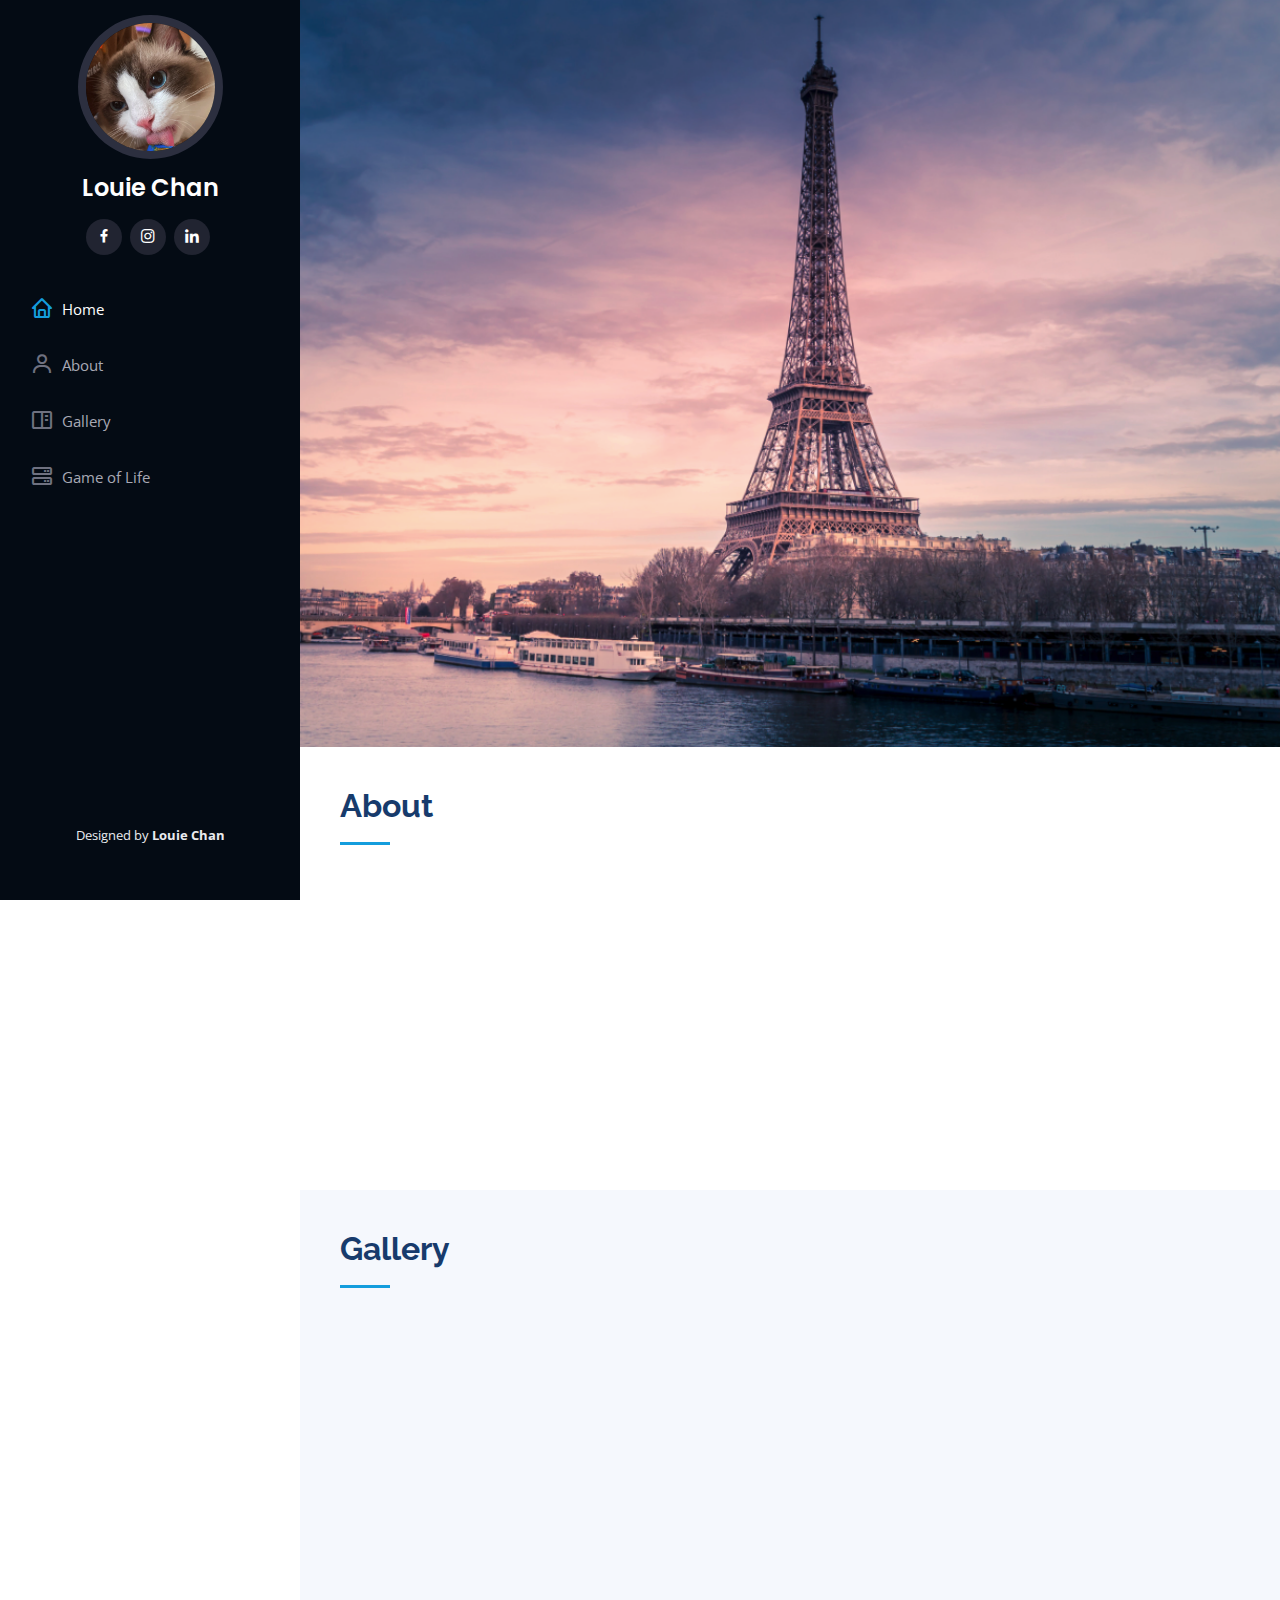
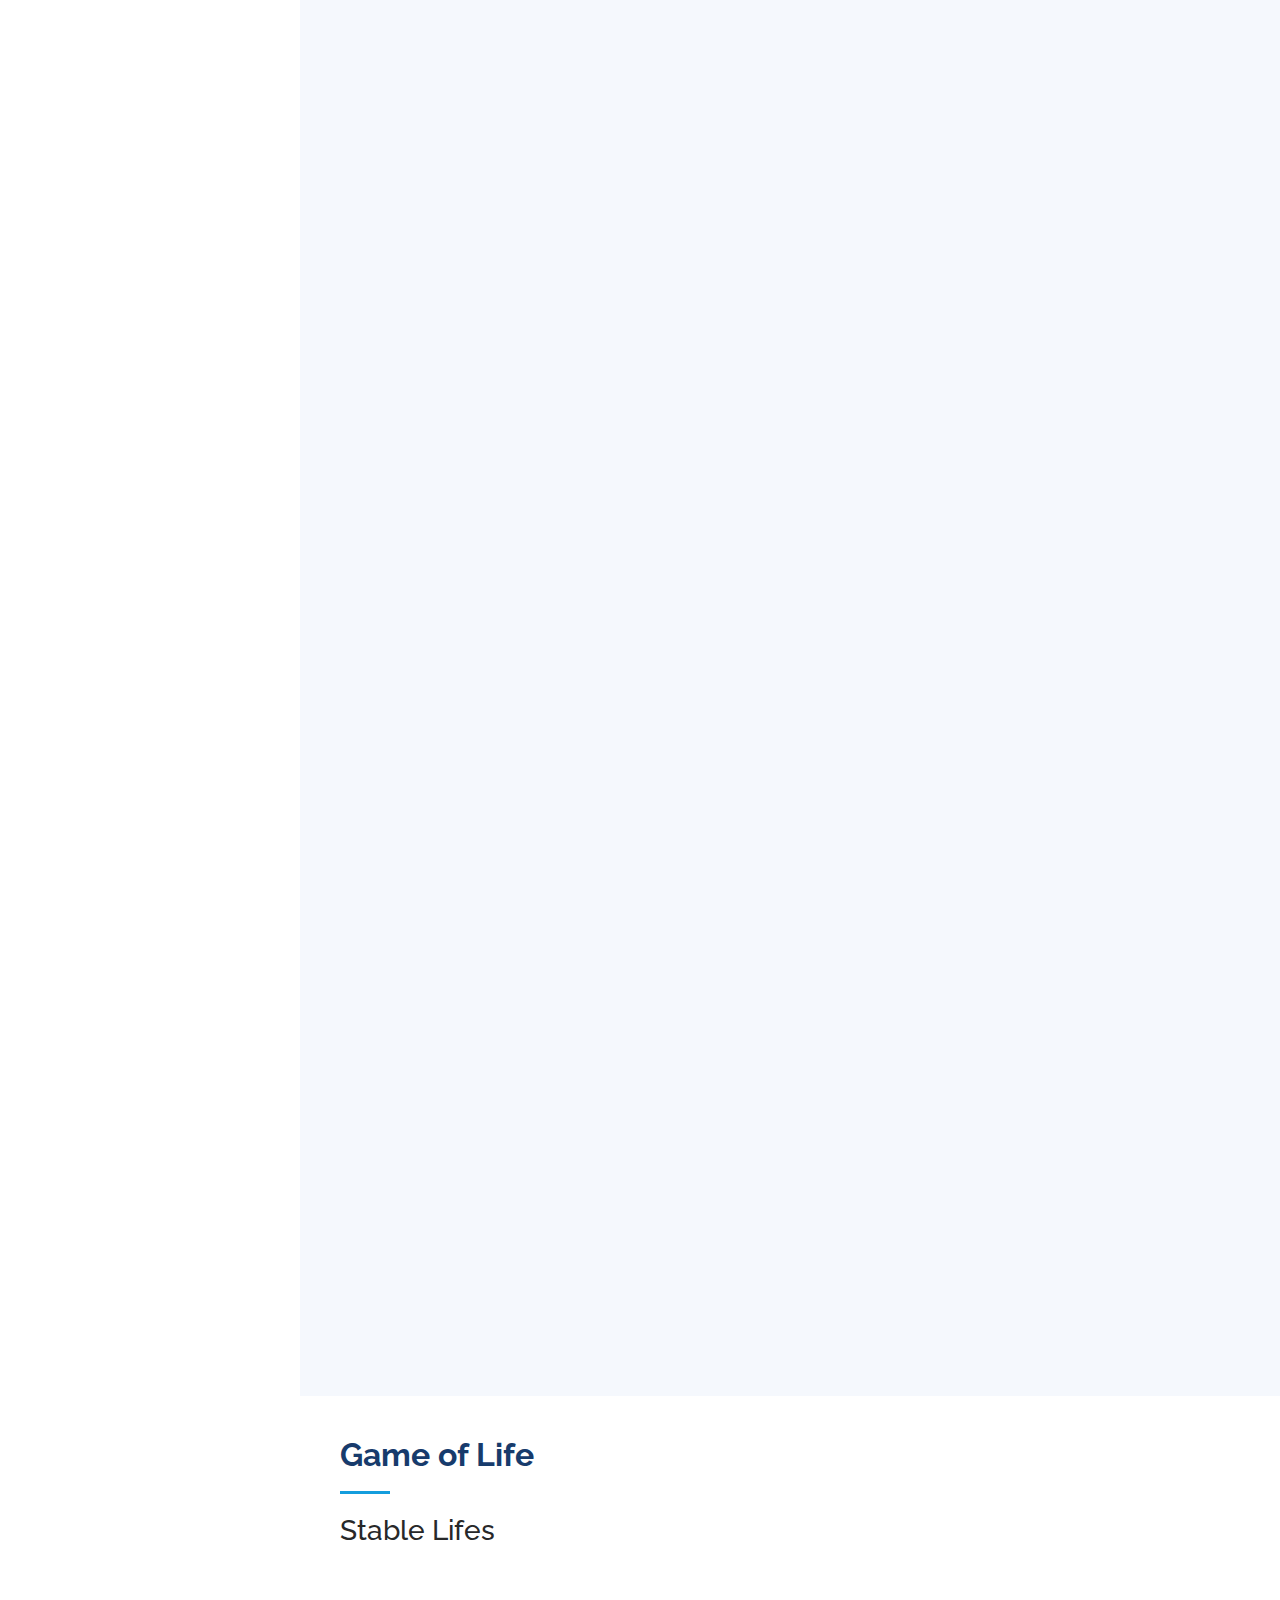
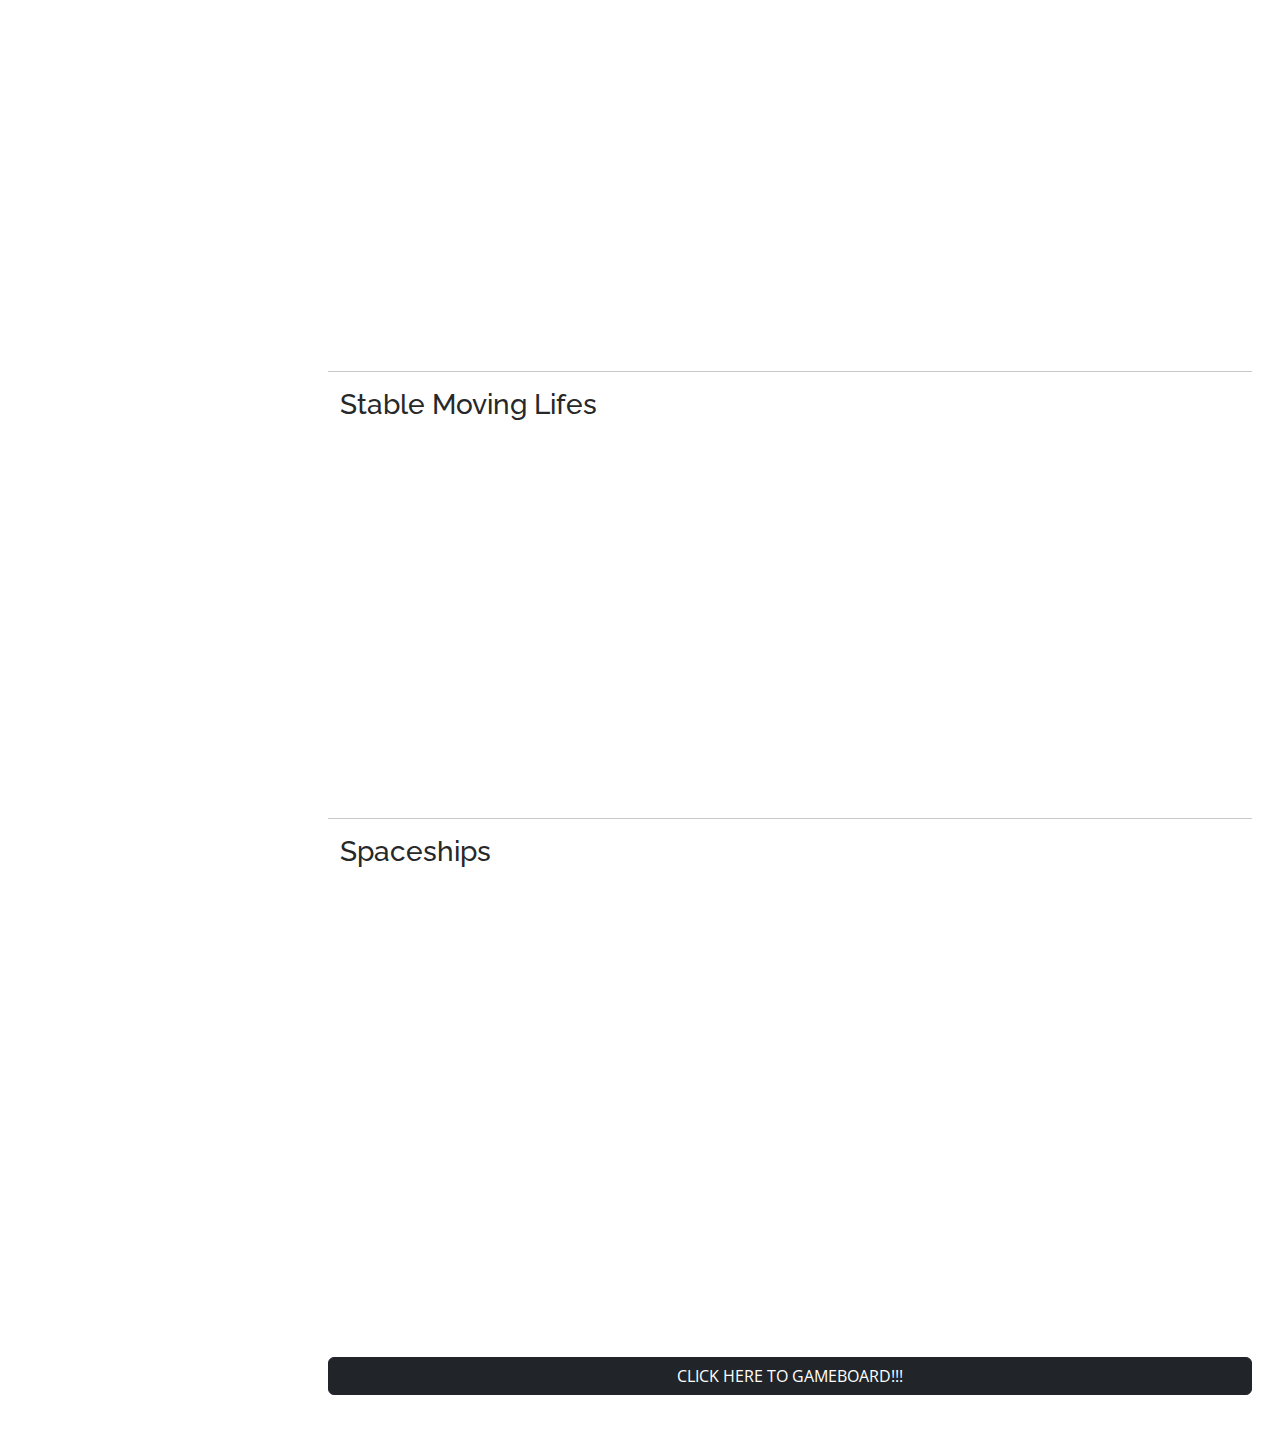
==== commit 3a1b3193: "final version" ====
--- a/index.html
+++ b/index.html
@@ -31,10 +31,8 @@
 
 <body>
 
-  <!-- ======= Mobile nav toggle button ======= -->
   <i class="bi bi-list mobile-nav-toggle d-xl-none"></i>
 
-  <!-- ======= Header ======= -->
   <header id="header">
     <div class="d-flex flex-column">
 
@@ -60,20 +58,15 @@
           <li><a href="#services" class="nav-link scrollto"><i class="bx bx-server"></i> <span>Game of Life</span></a>
           </li>
         </ul>
-      </nav><!-- .nav-menu -->
+      </nav>
     </div>
-  </header><!-- End Header -->
-
-  <!-- ======= Hero Section ======= -->
+  </header>
+
   <section class="d-flex flex-column justify-content-center align-items-center">
     <img class="tower" src="./assets/img/newTower.png" alt="the-tower">
   </section>
 
-  <!-- End Hero -->
-
   <main id="main">
-
-    <!-- ======= About Section ======= -->
     <section id="about" class="about">
       <div class="container">
 
@@ -109,9 +102,8 @@
         </div>
 
       </div>
-    </section><!-- End About Section -->
-
-    <!-- ======= Portfolio Section ======= -->
+    </section>
+
     <section id="portfolio" class="portfolio section-bg">
       <div class="container">
 
@@ -122,8 +114,6 @@
         <div class="row" data-aos="fade-up">
           <div class="col-lg-12 d-flex justify-content-center">
             <ul id="portfolio-flters">
-              <!-- <li data-filter="*" class="filter-active">All</li> -->
-              <li data-filter=".filter-2017">2017</li>
               <li data-filter=".filter-2018">2018</li>
               <li data-filter=".filter-2019">2019</li>
               <li data-filter=".filter-2020">2020</li>
@@ -136,119 +126,196 @@
 
         <div class="row portfolio-container" data-aos="fade-up" data-aos-delay="100">
 
-          <div class="col-lg-4 col-md-6 portfolio-item filter-app filter-2017 filter-all">
-            <div>
-              <img src="./assets/img/me.png" class="img-fluid" alt="">
-            </div>
-          </div>
-
-          <div class="col-lg-4 col-md-6 portfolio-item filter-card filter-2020 filter-all">
-            <div>
-              <img src="./assets/img/me.png" class="img-fluid" alt="">
-            </div>
-          </div>
+          <div class="col-lg-4 col-md-6 portfolio-item filter-app filter-2018 filter-all">
+            <div>
+              <img src="./assets/img/2018/IMG_3044.jpg" class="img-fluid" alt="">
+            </div>
+          </div>
+          <div class="col-lg-4 col-md-6 portfolio-item filter-app filter-2018 filter-all">
+            <div>
+              <img src="./assets/img/2018/IMG_6616.jpg" class="img-fluid" alt="">
+            </div>
+          </div>
+          <div class="col-lg-4 col-md-6 portfolio-item filter-app filter-2018 filter-all">
+            <div>
+              <img src="./assets/img/2018/IMG_7171.jpg" class="img-fluid" alt="">
+            </div>
+          </div>
+
+
+          <div class="col-lg-4 col-md-6 portfolio-item filter-app filter-2019 filter-all">
+            <div>
+              <img src="./assets/img/2019/IMG_1710.jpg" class="img-fluid" alt="">
+            </div>
+          </div>
+          <div class="col-lg-4 col-md-6 portfolio-item filter-app filter-2019 filter-all">
+            <div>
+              <img src="./assets/img/2019/IMG_2307.jpg" class="img-fluid" alt="">
+            </div>
+          </div>
+          <div class="col-lg-4 col-md-6 portfolio-item filter-app filter-2019 filter-all">
+            <div>
+              <img src="./assets/img/2019/IMG_4731.jpg" class="img-fluid" alt="">
+            </div>
+          </div>
+
+
+          <div class="col-lg-4 col-md-6 portfolio-item filter-app filter-2020 filter-all">
+            <div>
+              <img src="./assets/img/2020/IMG_0147.jpg" class="img-fluid" alt="">
+            </div>
+          </div>
+          <div class="col-lg-4 col-md-6 portfolio-item filter-app filter-2020 filter-all">
+            <div>
+              <img src="./assets/img/2020/IMG_0799.jpg" class="img-fluid" alt="">
+            </div>
+          </div>
+          <div class="col-lg-4 col-md-6 portfolio-item filter-app filter-2020 filter-all">
+            <div>
+              <img src="./assets/img/2020/IMG_0881.jpg" class="img-fluid" alt="">
+            </div>
+          </div>
+
 
           <div class="col-lg-4 col-md-6 portfolio-item filter-app filter-2021 filter-all">
             <div>
-              <img src="./assets/img/me.png" class="img-fluid" alt="">
-            </div>
-          </div>
-
-          <div class="col-lg-4 col-md-6 portfolio-item filter-card filter-2020 filter-all">
-            <div>
-              <img src="./assets/img/me.png" class="img-fluid" alt="">
-            </div>
-          </div>
-
+              <img src="./assets/img/2021/IMG_4264.jpg" class="img-fluid" alt="">
+            </div>
+          </div>
           <div class="col-lg-4 col-md-6 portfolio-item filter-app filter-2021 filter-all">
             <div>
-              <img src="./assets/img/me.png" class="img-fluid" alt="">
-            </div>
-          </div>
-
-          <div class="col-lg-4 col-md-6 portfolio-item filter-card filter-2020 filter-all">
-            <div>
-              <img src="./assets/img/me.png" class="img-fluid" alt="">
-            </div>
-          </div>
-        </div>
-
-      </div>
-    </section><!-- End Portfolio Section -->
-
-    <!-- ======= Services Section ======= -->
+              <img src="./assets/img/2021/IMG_5579.jpg" class="img-fluid" alt="">
+            </div>
+          </div>
+          <div class="col-lg-4 col-md-6 portfolio-item filter-app filter-2021 filter-all">
+            <div>
+              <img src="./assets/img/2021/IMG_6185.jpg" class="img-fluid" alt="">
+            </div>
+          </div>
+
+
+          <div class="col-lg-4 col-md-6 portfolio-item filter-app filter-2022 filter-all">
+            <div>
+              <img src="./assets/img/2022/20221.jpg" class="img-fluid" alt="">
+            </div>
+          </div>
+          <div class="col-lg-4 col-md-6 portfolio-item filter-app filter-2022 filter-all">
+            <div>
+              <img src="./assets/img/2022/20222.jpg" class="img-fluid" alt="">
+            </div>
+          </div>
+          <div class="col-lg-4 col-md-6 portfolio-item filter-app filter-2022 filter-all">
+            <div>
+              <img src="./assets/img/2022/20223.jpg" class="img-fluid" alt="">
+            </div>
+          </div>
+        </div>
+      </div>
+    </section>
+
     <section id="services" class="services">
       <div class="container">
 
         <div class="section-title">
           <h2>Game of Life</h2>
-          <p>text</p>
-          <button><a href="./pj.html">click here to the game</a></button>
+          <h3>Stable Lifes</h3>
         </div>
 
         <div class="row">
           <div class="col-lg-4 col-md-6 icon-box" data-aos="fade-up">
-            <div class="icon"><i class="bi bi-briefcase"></i></div>
-            <h4 class="title"><a href="">Lorem Ipsum</a></h4>
-            <p class="description">Voluptatum deleniti atque corrupti quos dolores et quas molestias excepturi sint
-              occaecati cupiditate non provident</p>
-          </div>
-          <div class="col-lg-4 col-md-6 icon-box" data-aos="fade-up" data-aos-delay="100">
-            <div class="icon"><i class="bi bi-card-checklist"></i></div>
-            <h4 class="title"><a href="">Dolor Sitema</a></h4>
-            <p class="description">Minim veniam, quis nostrud exercitation ullamco laboris nisi ut aliquip ex ea commodo
-              consequat tarad limino ata</p>
-          </div>
-          <div class="col-lg-4 col-md-6 icon-box" data-aos="fade-up" data-aos-delay="200">
-            <div class="icon"><i class="bi bi-bar-chart"></i></div>
-            <h4 class="title"><a href="">Sed ut perspiciatis</a></h4>
-            <p class="description">Duis aute irure dolor in reprehenderit in voluptate velit esse cillum dolore eu
-              fugiat nulla pariatur</p>
-          </div>
-          <div class="col-lg-4 col-md-6 icon-box" data-aos="fade-up" data-aos-delay="300">
-            <div class="icon"><i class="bi bi-binoculars"></i></div>
-            <h4 class="title"><a href="">Magni Dolores</a></h4>
-            <p class="description">Excepteur sint occaecat cupidatat non proident, sunt in culpa qui officia deserunt
-              mollit anim id est laborum</p>
-          </div>
-          <div class="col-lg-4 col-md-6 icon-box" data-aos="fade-up" data-aos-delay="400">
-            <div class="icon"><i class="bi bi-brightness-high"></i></div>
-            <h4 class="title"><a href="">Nemo Enim</a></h4>
-            <p class="description">At vero eos et accusamus et iusto odio dignissimos ducimus qui blanditiis praesentium
-              voluptatum deleniti atque</p>
-          </div>
-          <div class="col-lg-4 col-md-6 icon-box" data-aos="fade-up" data-aos-delay="500">
-            <div class="icon"><i class="bi bi-calendar4-week"></i></div>
-            <h4 class="title"><a href="">Eiusmod Tempor</a></h4>
-            <p class="description">Et harum quidem rerum facilis est et expedita distinctio. Nam libero tempore, cum
-              soluta nobis est eligendi</p>
-          </div>
-        </div>
-
-      </div>
-    </section><!-- End Services Section -->
-
-
-  </main><!-- End #main -->
-
-  <!-- ======= Footer ======= -->
+            <div class="icon"><i class="bi bi-1-circle"></i></div>
+            <h4 class="title">Glider</h4>
+            <p class="description"><img src="./assets/gif/block.png" class="img-fluid"></p>
+          </div>
+          <div class="col-lg-4 col-md-6 icon-box" data-aos="fade-up">
+            <div class="icon"><i class="bi bi-2-circle"></i></div>
+            <h4 class="title">Bee-hive</h4>
+            <p class="description"><img src="./assets/gif/bee-hive.png" class="img-fluid" alt=""></p>
+          </div>
+          <div class="col-lg-4 col-md-6 icon-box" data-aos="fade-up">
+            <div class="icon"><i class="bi bi-3-circle"></i></div>
+            <h4 class="title">Loaf</h4>
+            <p class="description"><img src="./assets/gif/loaf.png" class="img-fluid" alt=""></p>
+          </div>
+          <div class="col-lg-4 col-md-6 icon-box" data-aos="fade-up">
+            <div class="icon"><i class="bi bi-4-circle"></i></div>
+            <h4 class="title">Boat</h4>
+            <p class="description"><img src="./assets/gif/boat.png" class="img-fluid" alt=""></p>
+          </div>
+          <div class="col-lg-4 col-md-6 icon-box" data-aos="fade-up">
+            <div class="icon"><i class="bi bi-5-circle"></i></div>
+            <h4 class="title">Tub</h4>
+            <p class="description"><img src="./assets/gif/tub.png" class="img-fluid" alt=""></p>
+          </div>
+
+          <hr>
+
+          <h3>Stable Moving Lifes</h3>
+          <div class="col-lg-4 col-md-6 icon-box" data-aos="fade-up">
+            <div class="icon"><i class="bi bi-1-circle"></i></div>
+            <h4 class="title">Blinker</h4>
+            <p class="description"><img src="./assets/gif/blinker.gif" class="img-fluid"></p>
+          </div>
+          <div class="col-lg-4 col-md-6 icon-box" data-aos="fade-up">
+            <div class="icon"><i class="bi bi-2-circle"></i></div>
+            <h4 class="title">Toad</h4>
+            <p class="description"><img src="./assets/gif/toad.gif" class="img-fluid" alt=""></p>
+          </div>
+          <div class="col-lg-4 col-md-6 icon-box" data-aos="fade-up">
+            <div class="icon"><i class="bi bi-3-circle"></i></div>
+            <h4 class="title">Beacon</h4>
+            <p class="description"><img src="./assets/gif/beacon.gif" class="img-fluid" alt=""></p>
+          </div>
+          <div class="col-lg-4 col-md-6 icon-box" data-aos="fade-up">
+            <div class="icon"><i class="bi bi-4-circle"></i></div>
+            <h4 class="title">Pulsar</h4>
+            <p class="description"><img src="./assets/gif/pulsar.gif" class="img-fluid" alt=""></p>
+          </div>
+          <div class="col-lg-4 col-md-6 icon-box" data-aos="fade-up">
+            <div class="icon"><i class="bi bi-5-circle"></i></div>
+            <h4 class="title">Penta-decathlon</h4>
+            <p class="description"><img src="./assets/gif/penta-decathlon.gif" class="img-fluid" alt=""></p>
+          </div>
+          
+          <hr>
+
+          <h3>Spaceships</h3>
+          <div class="col-lg-4 col-md-6 icon-box" data-aos="fade-up">
+            <div class="icon"><i class="bi bi-1-circle"></i></div>
+            <h4 class="title">Glider</h4>
+            <p class="description"><img src="./assets/gif/glider.gif" class="img-fluid"></p>
+          </div>
+          <div class="col-lg-4 col-md-6 icon-box" data-aos="fade-up">
+            <div class="icon"><i class="bi bi-2-circle"></i></div>
+            <h4 class="title">Light-weight spaceship</h4>
+            <p class="description"><img src="./assets/gif/light-weight spaceship.gif" class="img-fluid" alt=""></p>
+          </div>
+          <div class="col-lg-4 col-md-6 icon-box" data-aos="fade-up">
+            <div class="icon"><i class="bi bi-3-circle"></i></div>
+            <h4 class="title">Middle-weight spaceship</h4>
+            <p class="description"><img src="./assets/gif/middle-weight spaceship.gif" class="img-fluid" alt=""></p>
+          </div>
+          <div class="col-lg-4 col-md-6 icon-box" data-aos="fade-up">
+            <div class="icon"><i class="bi bi-4-circle"></i></div>
+            <h4 class="title">Heavy-weight spaceship</h4>
+            <p class="description"><img src="./assets/gif/heavy-weight spaceship.gif" class="img-fluid" alt=""></p>
+          </div>
+
+          <a type="button" href="./pj.html" class="btn btn-dark" href="./pj.html">CLICK HERE TO GAMEBOARD!!!</a>
+        </div>
+
+      </div>
+    </section>
+
+  </main>
   <footer id="footer">
     <div class="container">
-      <!-- <div class="copyright">
-        &copy; Copyright <strong><span>iPortfolio</span></strong>
-      </div> -->
       <div class="credits">
-        <!-- All the links in the footer should remain intact. -->
-        <!-- You can delete the links only if you purchased the pro version. -->
-        <!-- Licensing information: https://bootstrapmade.com/license/ -->
-        <!-- Purchase the pro version with working PHP/AJAX contact form: https://bootstrapmade.com/iportfolio-bootstrap-portfolio-websites-template/ -->
         Designed by <strong>Louie Chan</strong></a>
       </div>
     </div>
-  </footer><!-- End  Footer -->
-
-
-  <!-- Vendor JS Files -->
+  </footer>
+
   <script src="assets/vendor/purecounter/purecounter_vanilla.js"></script>
   <script src="assets/vendor/aos/aos.js"></script>
   <script src="assets/vendor/bootstrap/js/bootstrap.bundle.min.js"></script>
@@ -259,9 +326,7 @@
   <script src="assets/vendor/waypoints/noframework.waypoints.js"></script>
   <script src="assets/vendor/php-email-form/validate.js"></script>
 
-  <!-- Template Main JS File -->
   <script src="assets/js/main.js"></script>
 
 </body>
-
 </html>--- a/intro.css
+++ b/intro.css
@@ -8,7 +8,8 @@
 }
 
 .tower {
-    height: 900px;
+    height: 100%;
+    width: 100%;
 }
 
 .hello {
@@ -32,4 +33,13 @@
 
 .section-title {
     padding-bottom: 0px;
+}
+
+div.icon {
+    width: 40px !important;
+    height: 40px !important;
+}
+
+.photo-height {
+    height: 365px;
 }